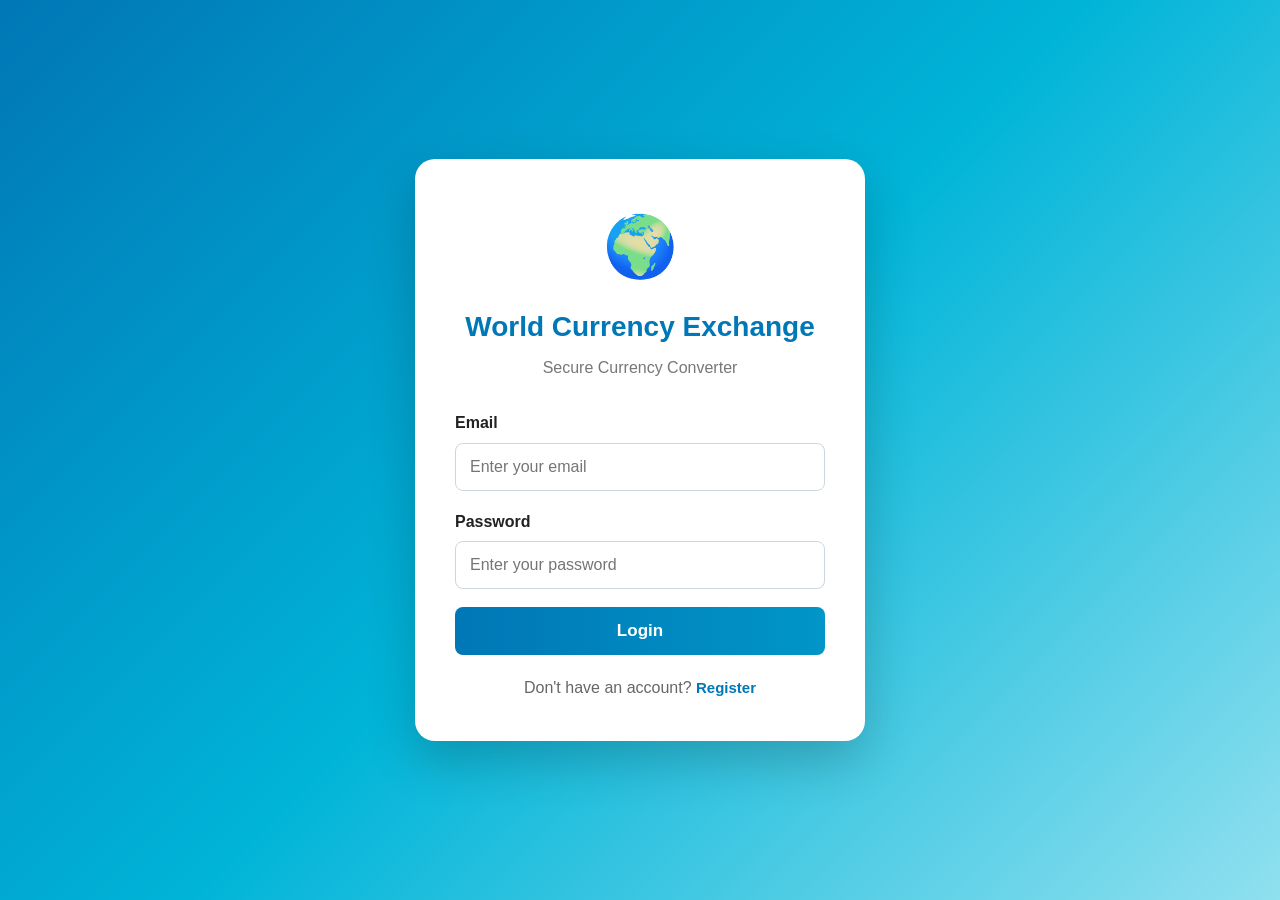
==== index.html @ 0e51356a "main" ====
<!DOCTYPE html>
<html lang="en">

<head>
    <meta charset="UTF-8">

    <meta name="viewport"
          content="width=device-width, initial-scale=1.0">

    <title>World Currency Exchange</title>

    <link rel="stylesheet"
          href="style.css">

</head>

<body>

<!-- =====================================================
     LOGIN PAGE
===================================================== -->

<section id="loginPage" class="page">

    <div class="login-container">

        <div class="login-logo">
            🌍
        </div>

        <h1>World Currency Exchange</h1>

        <p class="login-subtitle">
            Secure Currency Converter
        </p>

        <form id="loginForm">

            <div class="input-group">

                <label>Email</label>

                <input
                    type="email"
                    id="loginEmail"
                    placeholder="Enter your email"
                    required
                >

            </div>

            <div class="input-group">

                <label>Password</label>

                <input
                    type="password"
                    id="loginPassword"
                    placeholder="Enter your password"
                    required
                >

            </div>

            <button type="submit"
                    class="primary-btn">
                Login
            </button>

        </form>

        <p id="loginMessage"
           class="form-message">
        </p>

        <p class="register-text">
            Don't have an account?
            <button id="showRegister"
                    class="link-button">
                Register
            </button>
        </p>

    </div>

</section>


<!-- =====================================================
     REGISTER PAGE
===================================================== -->

<section id="registerPage"
         class="page hidden">

    <div class="login-container">

        <div class="login-logo">
            🌍
        </div>

        <h1>Create Account</h1>

        <p class="login-subtitle">
            Register for World Currency Exchange
        </p>

        <form id="registerForm">

            <div class="input-group">

                <label>Full Name</label>

                <input
                    type="text"
                    id="registerName"
                    placeholder="Enter your name"
                    required
                >

            </div>

            <div class="input-group">

                <label>Email</label>

                <input
                    type="email"
                    id="registerEmail"
                    placeholder="Enter your email"
                    required
                >

            </div>

            <div class="input-group">

                <label>Password</label>

                <input
                    type="password"
                    id="registerPassword"
                    placeholder="Create password"
                    minlength="6"
                    required
                >

            </div>

            <button type="submit"
                    class="primary-btn">
                Register
            </button>

        </form>

        <p id="registerMessage"
           class="form-message">
        </p>

        <p class="register-text">

            Already have an account?

            <button id="showLogin"
                    class="link-button">
                Login
            </button>

        </p>

    </div>

</section>


<!-- =====================================================
     MAIN WEBSITE
===================================================== -->

<section id="mainPage"
         class="hidden">

    <!-- HEADER -->

    <header class="header">

        <div class="logo">
            🌍 World Currency Exchange
        </div>

        <nav>

            <a href="#home">
                Home
            </a>

            <a href="#converter">
                Converter
            </a>

            <a href="#rates">
                Exchange Rates
            </a>

            <a href="#about">
                About
            </a>

            <a href="#contact">
                Contact
            </a>

            <button id="logoutBtn"
                    class="logout-btn">
                Logout
            </button>

        </nav>

    </header>


    <!-- =================================================
         HOME
    ================================================= -->

    <section id="home"
             class="hero">

        <div class="hero-content">

            <p class="welcome">
                Welcome to World Currency Exchange
            </p>

            <h1>
                Convert Currencies
                <br>
                Quickly & Easily
            </h1>

            <p>
                Check currency conversion values and
                exchange rates from around the world.
            </p>

            <a href="#converter"
               class="hero-btn">
                Start Converting
            </a>

        </div>

    </section>


    <!-- =================================================
         CONVERTER
    ================================================= -->

    <section id="converter"
             class="section">

        <div class="section-title">

            <h2>
                Currency Converter
            </h2>

            <p>
                Enter an amount and select currencies.
            </p>

        </div>


        <div class="converter-box">

            <div class="amount-box">

                <label>
                    Amount
                </label>

                <input
                    type="number"
                    id="amount"
                    placeholder="Enter amount"
                    value="1"
                    min="0"
                >

            </div>


            <div class="currency-row">

                <!-- FROM -->

                <div class="currency-box">

                    <label>
                        From
                    </label>

                    <div class="select-wrapper">

                        <span id="fromFlag"
                              class="flag">
                            🇺🇸
                        </span>

                        <select id="fromCurrency">

                            <option value="USD">
                                USD - US Dollar
                            </option>

                            <option value="INR">
                                INR - Indian Rupee
                            </option>

                            <option value="EUR">
                                EUR - Euro
                            </option>

                            <option value="GBP">
                                GBP - British Pound
                            </option>

                            <option value="JPY">
                                JPY - Japanese Yen
                            </option>

                            <option value="KWD">
                                KWD - Kuwaiti Dinar
                            </option>

                            <option value="CNY">
                                CNY - Chinese Yuan
                            </option>

                            <option value="CAD">
                                CAD - Canadian Dollar
                            </option>

                            <option value="AUD">
                                AUD - Australian Dollar
                            </option>

                            <option value="AED">
                                AED - UAE Dirham
                            </option>

                        </select>

                    </div>

                </div>


                <!-- SWAP -->

                <button id="swapBtn"
                        class="swap-btn"
                        type="button">
                    ⇄
                </button>


                <!-- TO -->

                <div class="currency-box">

                    <label>
                        To
                    </label>

                    <div class="select-wrapper">

                        <span id="toFlag"
                              class="flag">
                            🇮🇳
                        </span>

                        <select id="toCurrency">

                            <option value="INR">
                                INR - Indian Rupee
                            </option>

                            <option value="USD">
                                USD - US Dollar
                            </option>

                            <option value="EUR">
                                EUR - Euro
                            </option>

                            <option value="GBP">
                                GBP - British Pound
                            </option>

                            <option value="JPY">
                                JPY - Japanese Yen
                            </option>

                            <option value="KWD">
                                KWD - Kuwaiti Dinar
                            </option>

                            <option value="CNY">
                                CNY - Chinese Yuan
                            </option>

                            <option value="CAD">
                                CAD - Canadian Dollar
                            </option>

                            <option value="AUD">
                                AUD - Australian Dollar
                            </option>

                            <option value="AED">
                                AED - UAE Dirham
                            </option>

                        </select>

                    </div>

                </div>

            </div>


            <!-- CONVERT BUTTON -->

            <button id="convertBtn"
                    class="convert-btn"
                    type="button">

                Convert Currency

            </button>


            <!-- RESULT -->

            <div id="conversionResult"
                 class="conversion-result">

                <p class="result-placeholder">
                    Enter an amount and click
                    <strong>Convert Currency</strong>.
                </p>

            </div>

        </div>

    </section>


    <!-- =================================================
         EXCHANGE RATES
    ================================================= -->

    <section id="rates"
             class="section rates-section">

        <div class="section-title">

            <h2>
                Exchange Rates
            </h2>

            <p>
                Reference rates against USD.
            </p>

        </div>

        <div id="ratesContainer"
             class="rates-grid">
        </div>

        <p id="ratesStatus"
           class="rates-status">
            Loading exchange rates...
        </p>

    </section>


    <!-- =================================================
         ABOUT
    ================================================= -->

    <section id="about"
             class="section about-section">

        <div class="section-title">

            <h2>
                About Us
            </h2>

        </div>

        <div class="about-content">

            <div class="about-card">

                <div class="about-icon">
                    💱
                </div>

                <h3>
                    Currency Converter
                </h3>

                <p>
                    World Currency Exchange is a
                    currency converter web application
                    designed to make currency conversion
                    simple and convenient.
                </p>

            </div>


            <div class="about-card">

                <div class="about-icon">
                    🌎
                </div>

                <h3>
                    Multiple Currencies
                </h3>

                <p>
                    Convert between USD, INR, EUR, GBP,
                    JPY, KWD, CNY, CAD, AUD and AED.
                </p>

            </div>


            <div class="about-card">

                <div class="about-icon">
                    ⚡
                </div>

                <h3>
                    Easy to Use
                </h3>

                <p>
                    Enter your amount, select the
                    currencies and click the convert
                    button to see the result.
                </p>

            </div>

        </div>

    </section>


    <!-- =================================================
         CONTACT
    ================================================= -->

    <section id="contact"
             class="section contact-section">

        <div class="section-title">

            <h2>
                Contact Us
            </h2>

            <p>
                Send your message directly to our Gmail.
            </p>

        </div>


        <!-- CONTACT INFORMATION -->

        <div class="contact-cards">

            <div class="contact-card">

                <div class="contact-icon">
                    📧
                </div>

                <h3>
                    Email
                </h3>

                <p>
                    ambatinagendrareddy@gmail.com
                </p>

            </div>


            <div class="contact-card">

                <div class="contact-icon">
                    🌍
                </div>

                <h3>
                    Application
                </h3>

                <p>
                    World Currency Exchange
                </p>

            </div>


            <div class="contact-card">

                <div class="contact-icon">
                    💱
                </div>

                <h3>
                    Service
                </h3>

                <p>
                    Currency Converter Web Application
                </p>

            </div>

        </div>


        <!-- CONTACT FORM -->

        <div class="contact-form-box">

            <h3>
                Send Us a Message
            </h3>


            <!--
                IMPORTANT:
                Replace the Gmail address below if needed.
            -->

            <form
                id="contactForm"
                action="https://formsubmit.co/ambatinagendrareddy@gmail.com"
                method="POST"
            >


                <!-- EMAIL SUBJECT -->

                <input
                    type="hidden"
                    name="_subject"
                    value="New Message - World Currency Exchange"
                >


                <!-- REPLY TO -->

                <input
                    type="hidden"
                    name="_replyto"
                    id="replyTo"
                >


                <!-- EMAIL TEMPLATE -->

                <input
                    type="hidden"
                    name="_template"
                    value="table"
                >


                <!-- AFTER SUBMISSION -->

                <input
                    type="hidden"
                    name="_captcha"
                    value="false"
                >


                <!-- HONEY POT -->

                <input
                    type="text"
                    name="_honey"
                    style="display:none"
                    tabindex="-1"
                    autocomplete="off"
                >


                <!-- NAME -->

                <label for="contactName">
                    Your Name
                </label>

                <input
                    type="text"
                    id="contactName"
                    name="name"
                    placeholder="Your Name"
                    required
                    minlength="2"
                >


                <!-- EMAIL -->

                <label for="contactEmail">
                    Your Email
                </label>

                <input
                    type="email"
                    id="contactEmail"
                    name="email"
                    placeholder="Your Email"
                    required
                >


                <!-- MESSAGE -->

                <label for="contactMessage">
                    Your Message
                </label>

                <textarea
                    id="contactMessage"
                    name="message"
                    placeholder="Write your message..."
                    rows="7"
                    required
                    minlength="5"
                ></textarea>


                <!-- SEND -->

                <button
                    type="submit"
                    id="sendMessageBtn"
                    class="send-message-btn"
                >
                    📧 Send Message
                </button>

            </form>


            <!-- LOCAL SUCCESS RESULT -->

            <div id="contactResult"
                 class="contact-result">
            </div>

        </div>

    </section>


    <!-- =================================================
         FOOTER
    ================================================= -->

    <footer class="footer">

        <div>

            <h3>
                🌍 World Currency Exchange
            </h3>

            <p>
                Currency Converter Web Application
            </p>

        </div>

        <p>
            © 2026 World Currency Exchange.
            All Rights Reserved.
        </p>

    </footer>

</section>


<script src="script.js"></script>

</body>
</html>
---- style.css ----
/* =====================================================
   RESET
===================================================== */

* {
    margin: 0;
    padding: 0;
    box-sizing: border-box;
}


html {
    scroll-behavior: smooth;
}


body {
    font-family:
        Arial,
        Helvetica,
        sans-serif;

    background: #f4f8fb;

    color: #222;

    line-height: 1.6;
}


/* =====================================================
   COMMON
===================================================== */

.hidden {
    display: none !important;
}


.page {
    min-height: 100vh;

    display: flex;

    align-items: center;

    justify-content: center;

    padding: 20px;

    background:
        linear-gradient(
            135deg,
            #0077b6,
            #00b4d8,
            #90e0ef
        );
}


/* =====================================================
   LOGIN
===================================================== */

.login-container {
    width: 100%;

    max-width: 450px;

    background: white;

    padding: 40px;

    border-radius: 20px;

    box-shadow:
        0 20px 50px
        rgba(0, 0, 0, 0.20);

    text-align: center;
}


.login-logo {
    font-size: 60px;

    margin-bottom: 10px;
}


.login-container h1 {
    color: #0077b6;

    font-size: 28px;

    margin-bottom: 5px;
}


.login-subtitle {
    color: #777;

    margin-bottom: 30px;
}


.input-group {
    text-align: left;

    margin-bottom: 18px;
}


.input-group label {
    display: block;

    font-weight: bold;

    margin-bottom: 7px;
}


.input-group input {
    width: 100%;

    padding: 14px;

    border: 1px solid #ccd6dd;

    border-radius: 8px;

    font-size: 16px;

    outline: none;
}


.input-group input:focus {
    border-color: #0077b6;

    box-shadow:
        0 0 5px
        rgba(0,119,182,0.2);
}


.primary-btn {
    width: 100%;

    border: none;

    padding: 14px;

    border-radius: 8px;

    background:
        linear-gradient(
            90deg,
            #0077b6,
            #0096c7
        );

    color: white;

    font-size: 17px;

    font-weight: bold;

    cursor: pointer;
}


.primary-btn:hover {
    opacity: 0.9;
}


.register-text {
    margin-top: 20px;

    color: #666;
}


.link-button {
    border: none;

    background: none;

    color: #0077b6;

    font-weight: bold;

    cursor: pointer;

    font-size: 15px;
}


.form-message {
    margin-top: 15px;

    font-weight: bold;
}


/* =====================================================
   HEADER
===================================================== */

.header {
    position: sticky;

    top: 0;

    z-index: 1000;

    background:
        linear-gradient(
            90deg,
            #0077b6,
            #0096c7,
            #00b4d8
        );

    color: white;

    padding:
        16px
        6%;

    display: flex;

    justify-content: space-between;

    align-items: center;

    box-shadow:
        0 3px 15px
        rgba(0,0,0,0.15);
}


.logo {
    font-size: 22px;

    font-weight: bold;
}


nav {
    display: flex;

    align-items: center;

    gap: 20px;

    flex-wrap: wrap;
}


nav a {
    color: white;

    text-decoration: none;

    font-weight: bold;

    font-size: 14px;
}


nav a:hover {
    color: #ffe066;
}


.logout-btn {
    border: 1px solid white;

    background: transparent;

    color: white;

    padding:
        8px
        15px;

    border-radius: 20px;

    cursor: pointer;

    font-weight: bold;
}


.logout-btn:hover {
    background: white;

    color: #0077b6;
}


/* =====================================================
   HERO
===================================================== */

.hero {
    min-height: 620px;

    display: flex;

    align-items: center;

    justify-content: center;

    text-align: center;

    padding: 60px 20px;

    background:
        linear-gradient(
            135deg,
            #caf0f8,
            #ffffff,
            #ade8f4
        );
}


.hero-content {
    max-width: 850px;
}


.welcome {
    color: #0077b6;

    font-weight: bold;

    font-size: 18px;

    margin-bottom: 15px;
}


.hero h1 {
    font-size: 55px;

    line-height: 1.15;

    color: #023047;

    margin-bottom: 20px;
}


.hero p:not(.welcome) {
    color: #555;

    font-size: 18px;

    max-width: 650px;

    margin:
        0
        auto
        30px;
}


.hero-btn {
    display: inline-block;

    text-decoration: none;

    padding:
        14px
        28px;

    border-radius: 8px;

    background: #0077b6;

    color: white;

    font-weight: bold;
}


.hero-btn:hover {
    background: #023e8a;
}


/* =====================================================
   SECTIONS
===================================================== */

.section {
    padding:
        80px
        7%;
}


.section-title {
    text-align: center;

    margin-bottom: 40px;
}


.section-title h2 {
    color: #0077b6;

    font-size: 38px;

    margin-bottom: 10px;
}


.section-title p {
    color: #666;
}


/* =====================================================
   CONVERTER
===================================================== */

.converter-box {
    max-width: 900px;

    margin: auto;

    background: white;

    padding: 35px;

    border-radius: 20px;

    box-shadow:
        0 10px 35px
        rgba(0,0,0,0.10);
}


.amount-box label,
.currency-box label {
    display: block;

    font-weight: bold;

    margin-bottom: 8px;
}


.amount-box input {
    width: 100%;

    padding: 15px;

    border: 1px solid #ccd6dd;

    border-radius: 8px;

    font-size: 18px;

    outline: none;
}


.currency-row {
    display: grid;

    grid-template-columns:
        1fr
        60px
        1fr;

    gap: 20px;

    align-items: end;

    margin-top: 25px;
}


.currency-box select {
    width: 100%;

    padding: 14px 10px;

    border: 1px solid #ccd6dd;

    border-radius: 8px;

    font-size: 15px;

    background: white;

    cursor: pointer;
}


.select-wrapper {
    display: flex;

    align-items: center;

    gap: 8px;
}


.flag {
    font-size: 28px;
}


.swap-btn {
    width: 55px;

    height: 55px;

    border-radius: 50%;

    border: none;

    background: #caf0f8;

    color: #0077b6;

    font-size: 27px;

    cursor: pointer;
}


.swap-btn:hover {
    background: #90e0ef;
}


.convert-btn {
    width: 100%;

    margin-top: 30px;

    padding: 16px;

    border: none;

    border-radius: 8px;

    background:
        linear-gradient(
            90deg,
            #0077b6,
            #0096c7
        );

    color: white;

    font-size: 17px;

    font-weight: bold;

    cursor: pointer;
}


.convert-btn:hover {
    opacity: 0.9;
}


.conversion-result {
    margin-top: 25px;
}


.result-placeholder {
    text-align: center;

    color: #777;
}


.result-card {
    background: #e8f7fc;

    border-left:
        5px solid
        #0077b6;

    padding: 25px;

    border-radius: 10px;

    text-align: center;
}


.result-card .main-result {
    font-size: 32px;

    color: #0077b6;

    font-weight: bold;

    margin: 10px 0;
}


.result-card .rate-text {
    color: #555;
}


/* =====================================================
   RATES
===================================================== */

.rates-section {
    background: #eef9fc;
}


.rates-grid {
    max-width: 1100px;

    margin: auto;

    display: grid;

    grid-template-columns:
        repeat(3, 1fr);

    gap: 20px;
}


.rate-card {
    background: white;

    padding: 25px;

    border-radius: 15px;

    box-shadow:
        0 5px 20px
        rgba(0,0,0,0.08);

    text-align: center;
}


.rate-card .rate-flag {
    font-size: 35px;
}


.rate-card h3 {
    color: #0077b6;

    margin: 8px 0;
}


.rate-card p {
    color: #555;
}


.rate-value {
    font-size: 22px;

    font-weight: bold;

    color: #023047;
}


.rates-status {
    text-align: center;

    margin-top: 25px;

    color: #666;
}


/* =====================================================
   ABOUT
===================================================== */

.about-content {
    max-width: 1100px;

    margin: auto;

    display: grid;

    grid-template-columns:
        repeat(3, 1fr);

    gap: 25px;
}


.about-card {
    background: white;

    padding: 30px;

    text-align: center;

    border-radius: 15px;

    box-shadow:
        0 8px 25px
        rgba(0,0,0,0.08);
}


.about-icon {
    font-size: 45px;

    margin-bottom: 15px;
}


.about-card h3 {
    color: #0077b6;

    margin-bottom: 10px;
}


.about-card p {
    color: #666;
}


/* =====================================================
   CONTACT
===================================================== */

.contact-section {
    background:
        linear-gradient(
            135deg,
            #ffffff,
            #edfaff
        );
}


.contact-cards {
    max-width: 1100px;

    margin:
        0
        auto
        40px;

    display: grid;

    grid-template-columns:
        repeat(3, 1fr);

    gap: 25px;
}


.contact-card {
    background: white;

    padding: 28px;

    text-align: center;

    border-radius: 15px;

    box-shadow:
        0 8px 25px
        rgba(0,0,0,0.08);
}


.contact-icon {
    font-size: 38px;

    margin-bottom: 10px;
}


.contact-card h3 {
    color: #0077b6;

    margin-bottom: 8px;
}


.contact-card p {
    color: #555;

    word-break: break-word;
}


.contact-form-box {
    max-width: 850px;

    margin: auto;

    background: white;

    padding: 35px;

    border-radius: 18px;

    box-shadow:
        0 10px 35px
        rgba(0,0,0,0.10);
}


.contact-form-box h3 {
    text-align: center;

    color: #0077b6;

    font-size: 25px;

    margin-bottom: 25px;
}


.contact-form-box label {
    display: block;

    font-weight: bold;

    margin:
        17px
        0
        7px;
}


.contact-form-box input,
.contact-form-box textarea {
    width: 100%;

    padding: 14px;

    border:
        1px solid
        #ccd6dd;

    border-radius: 8px;

    font-size: 16px;

    font-family: inherit;

    outline: none;
}


.contact-form-box input:focus,
.contact-form-box textarea:focus {
    border-color: #0077b6;
}


.contact-form-box textarea {
    resize: vertical;
}


.send-message-btn {
    width: 100%;

    padding: 16px;

    margin-top: 25px;

    border: none;

    border-radius: 8px;

    background:
        linear-gradient(
            90deg,
            #0077b6,
            #0096c7
        );

    color: white;

    font-size: 17px;

    font-weight: bold;

    cursor: pointer;
}


.send-message-btn:hover {
    opacity: 0.9;
}


.send-message-btn:disabled {
    opacity: 0.6;

    cursor: not-allowed;
}


/* CONTACT RESULT */

.contact-result {
    margin-top: 20px;
}


.contact-success {
    padding: 20px;

    background: #e8f8ed;

    border:
        1px solid
        #67b978;

    border-radius: 10px;

    color: #176b2c;

    line-height: 1.8;
}


.contact-success h4 {
    font-size: 20px;

    margin-bottom: 10px;
}


/* =====================================================
   FOOTER
===================================================== */

.footer {
    background: #023047;

    color: white;

    padding: 35px 20px;

    text-align: center;
}


.footer h3 {
    margin-bottom: 5px;
}


.footer p {
    color: #d9edf5;

    margin-top: 8px;
}


/* =====================================================
   MOBILE
===================================================== */

@media (max-width: 900px) {

    .header {
        flex-direction: column;

        gap: 15px;
    }


    .rates-grid,
    .about-content,
    .contact-cards {
        grid-template-columns: 1fr 1fr;
    }


    .hero h1 {
        font-size: 43px;
    }

}


@media (max-width: 600px) {

    .section {
        padding:
            55px
            18px;
    }


    nav {
        justify-content: center;

        gap: 12px;
    }


    nav a {
        font-size: 13px;
    }


    .logo {
        font-size: 19px;
    }


    .hero {
        min-height: 500px;
    }


    .hero h1 {
        font-size: 34px;
    }


    .hero p:not(.welcome) {
        font-size: 16px;
    }


    .section-title h2 {
        font-size: 30px;
    }


    .currency-row {
        grid-template-columns: 1fr;

        gap: 15px;
    }


    .swap-btn {
        margin: auto;

        transform: rotate(90deg);
    }


    .rates-grid,
    .about-content,
    .contact-cards {
        grid-template-columns: 1fr;
    }


    .converter-box,
    .contact-form-box {
        padding: 22px 18px;
    }


    .login-container {
        padding: 28px 20px;
    }

}
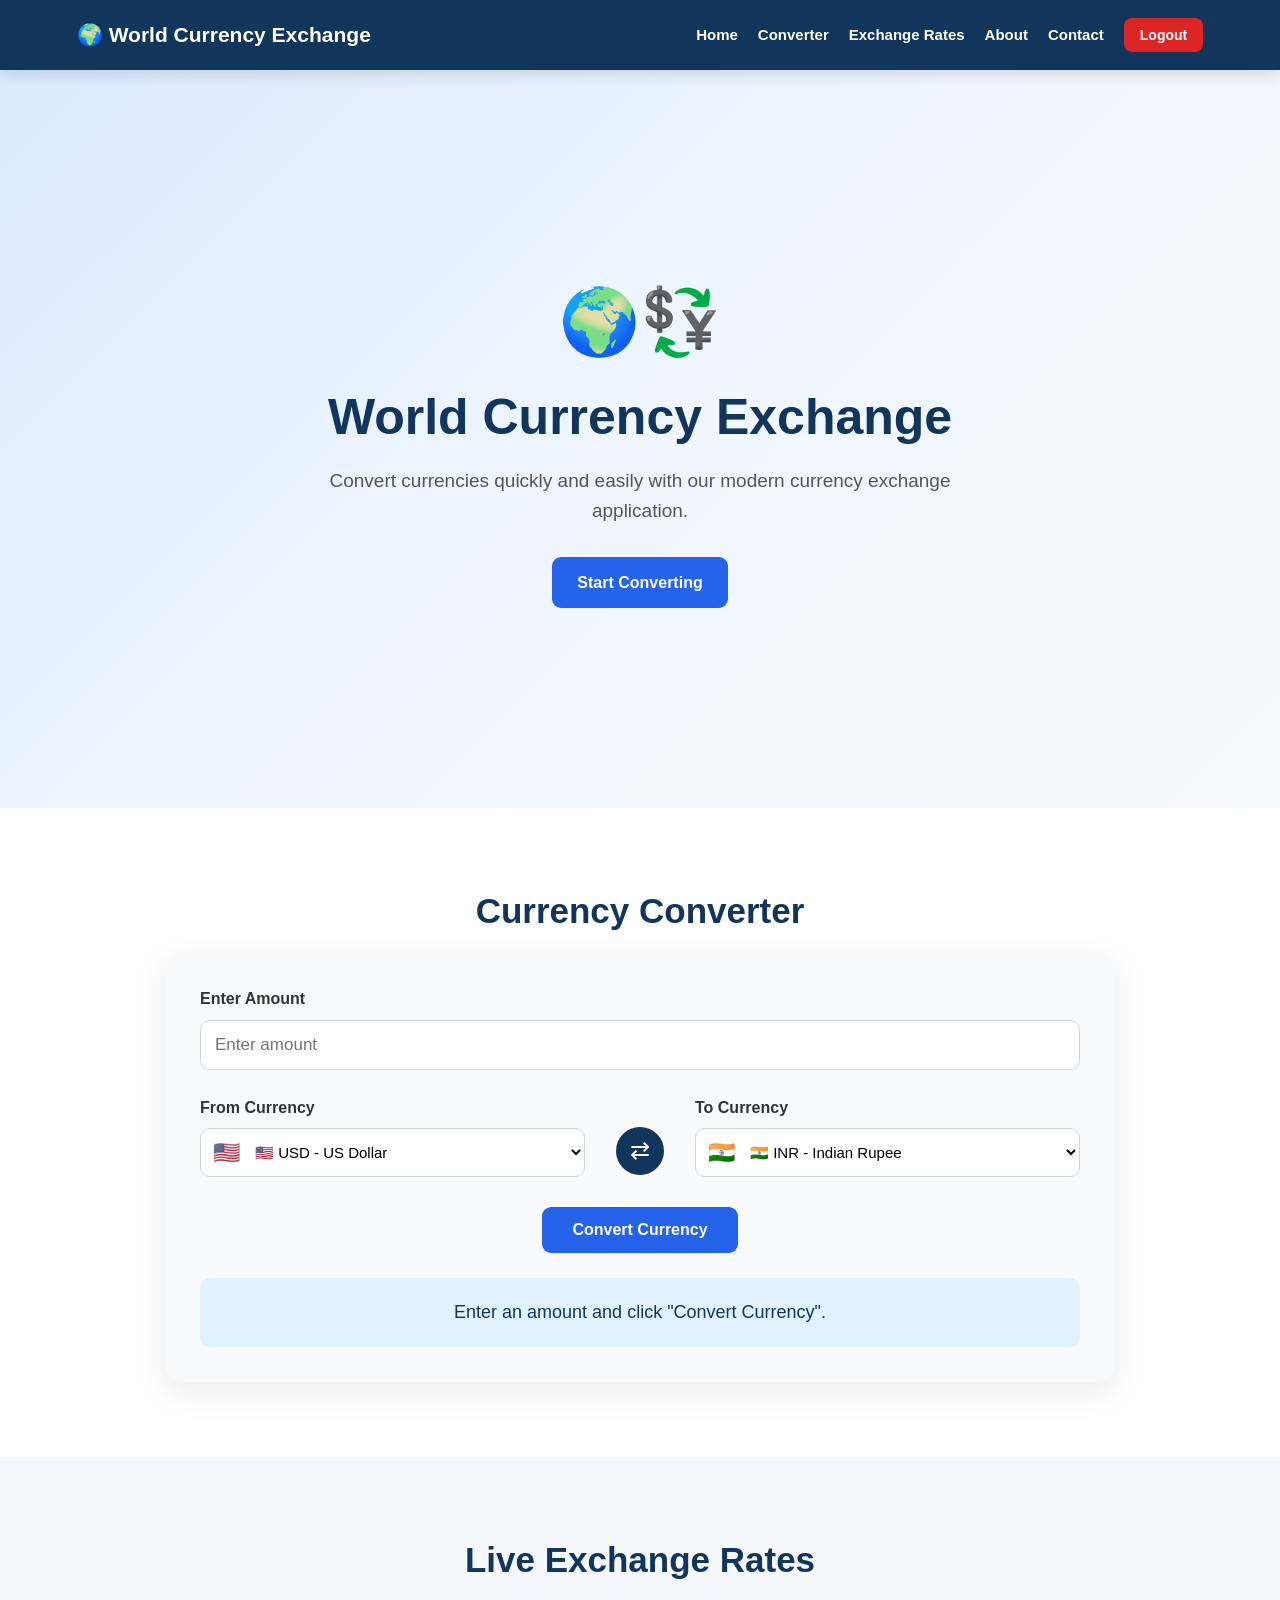
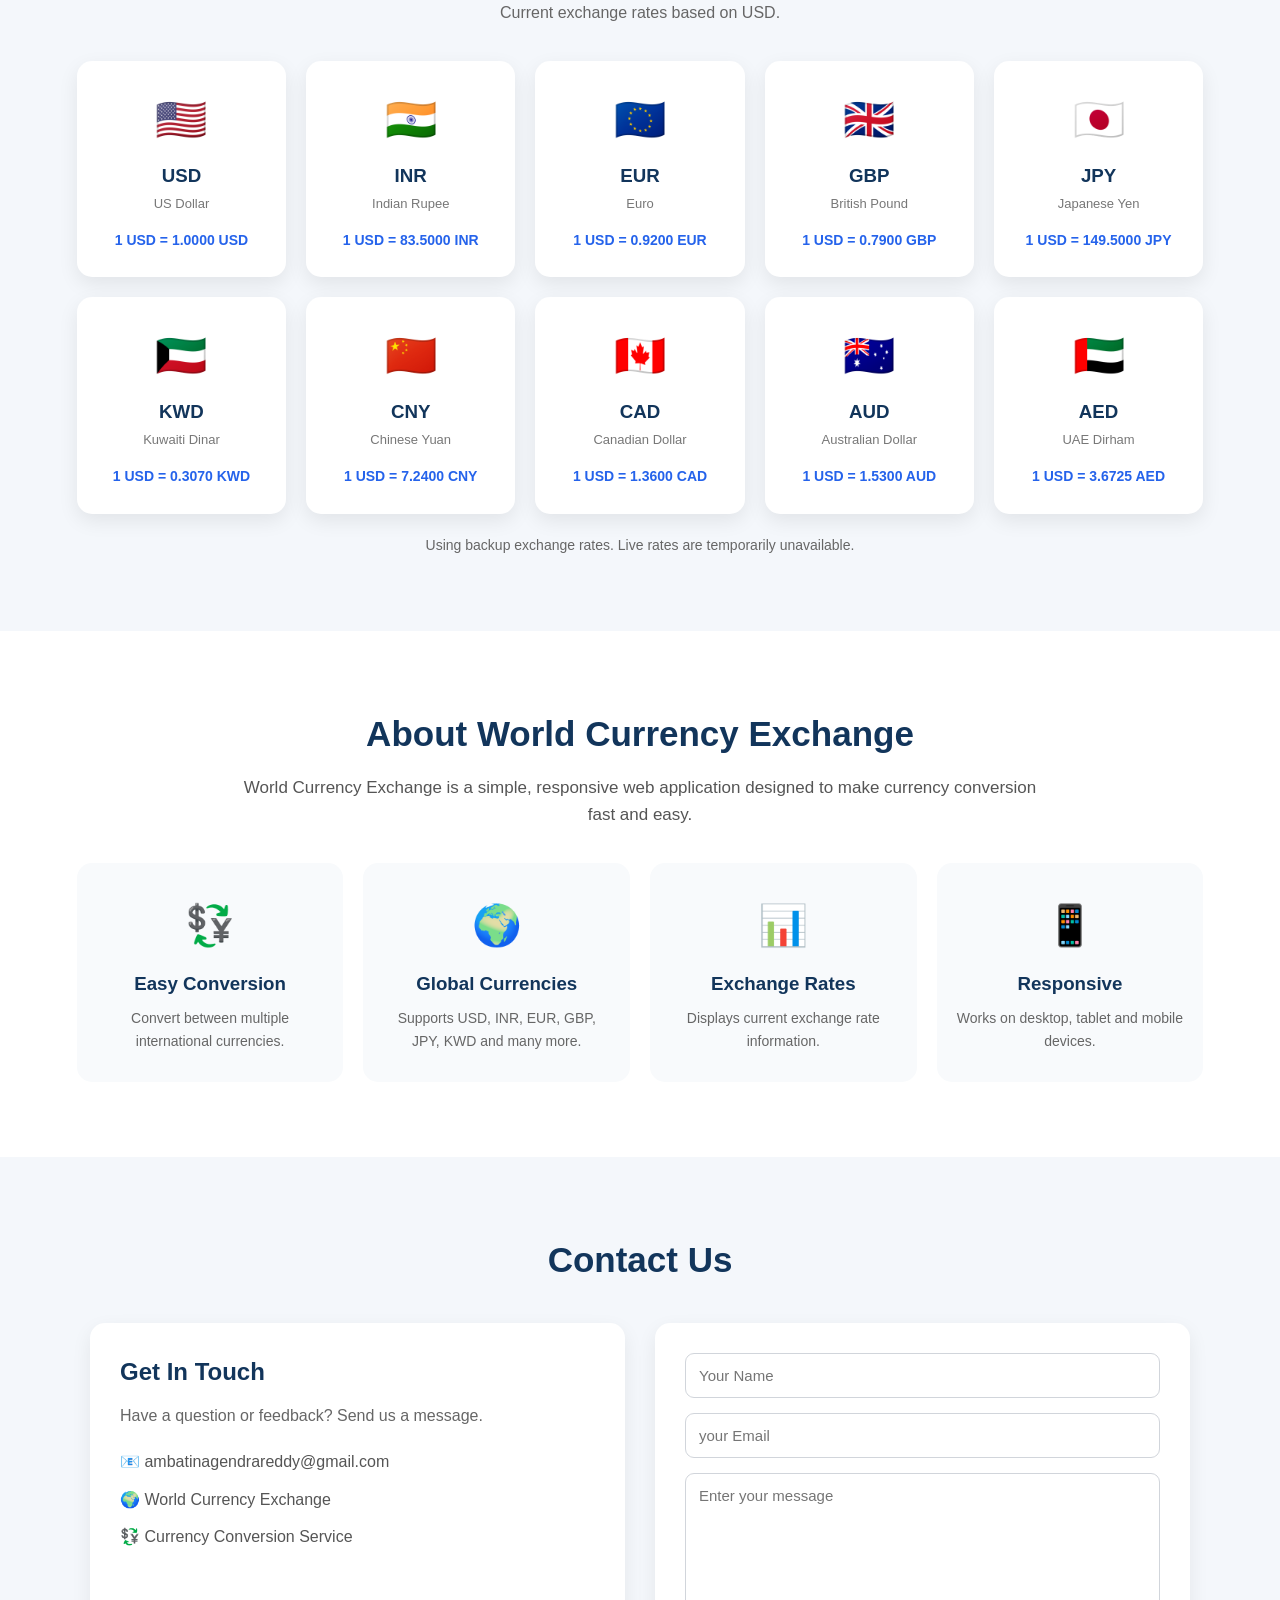
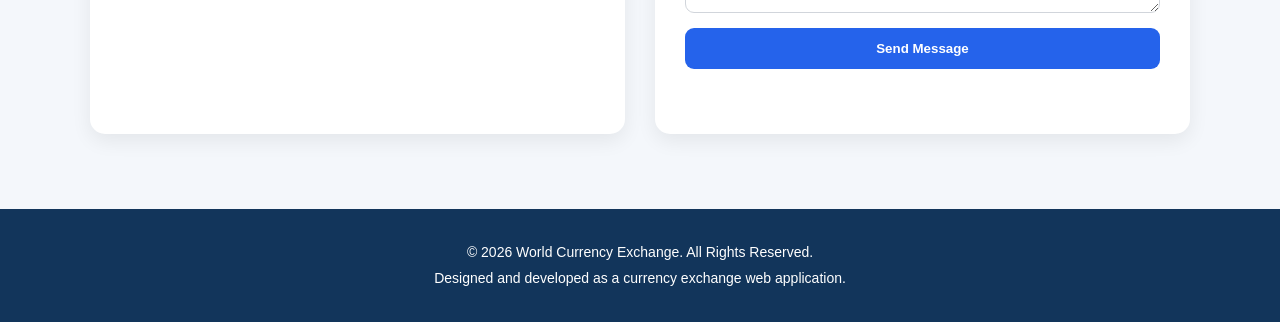
==== commit b07926d6: "first commit" ====
--- a/index.html
+++ b/index.html
@@ -2,6 +2,7 @@
 <html lang="en">
 
 <head>
+
     <meta charset="UTF-8">
 
     <meta name="viewport"
@@ -17,171 +18,14 @@
 <body>
 
 <!-- =====================================================
-     LOGIN PAGE
+     MAIN APPLICATION
 ===================================================== -->
 
-<section id="loginPage" class="page">
-
-    <div class="login-container">
-
-        <div class="login-logo">
-            🌍
-        </div>
-
-        <h1>World Currency Exchange</h1>
-
-        <p class="login-subtitle">
-            Secure Currency Converter
-        </p>
-
-        <form id="loginForm">
-
-            <div class="input-group">
-
-                <label>Email</label>
-
-                <input
-                    type="email"
-                    id="loginEmail"
-                    placeholder="Enter your email"
-                    required
-                >
-
-            </div>
-
-            <div class="input-group">
-
-                <label>Password</label>
-
-                <input
-                    type="password"
-                    id="loginPassword"
-                    placeholder="Enter your password"
-                    required
-                >
-
-            </div>
-
-            <button type="submit"
-                    class="primary-btn">
-                Login
-            </button>
-
-        </form>
-
-        <p id="loginMessage"
-           class="form-message">
-        </p>
-
-        <p class="register-text">
-            Don't have an account?
-            <button id="showRegister"
-                    class="link-button">
-                Register
-            </button>
-        </p>
-
-    </div>
-
-</section>
-
-
-<!-- =====================================================
-     REGISTER PAGE
-===================================================== -->
-
-<section id="registerPage"
-         class="page hidden">
-
-    <div class="login-container">
-
-        <div class="login-logo">
-            🌍
-        </div>
-
-        <h1>Create Account</h1>
-
-        <p class="login-subtitle">
-            Register for World Currency Exchange
-        </p>
-
-        <form id="registerForm">
-
-            <div class="input-group">
-
-                <label>Full Name</label>
-
-                <input
-                    type="text"
-                    id="registerName"
-                    placeholder="Enter your name"
-                    required
-                >
-
-            </div>
-
-            <div class="input-group">
-
-                <label>Email</label>
-
-                <input
-                    type="email"
-                    id="registerEmail"
-                    placeholder="Enter your email"
-                    required
-                >
-
-            </div>
-
-            <div class="input-group">
-
-                <label>Password</label>
-
-                <input
-                    type="password"
-                    id="registerPassword"
-                    placeholder="Create password"
-                    minlength="6"
-                    required
-                >
-
-            </div>
-
-            <button type="submit"
-                    class="primary-btn">
-                Register
-            </button>
-
-        </form>
-
-        <p id="registerMessage"
-           class="form-message">
-        </p>
-
-        <p class="register-text">
-
-            Already have an account?
-
-            <button id="showLogin"
-                    class="link-button">
-                Login
-            </button>
-
-        </p>
-
-    </div>
-
-</section>
-
-
-<!-- =====================================================
-     MAIN WEBSITE
-===================================================== -->
-
-<section id="mainPage"
-         class="hidden">
-
-    <!-- HEADER -->
+<div id="mainPage">
+
+    <!-- =================================================
+         HEADER
+    ================================================== -->
 
     <header class="header">
 
@@ -189,7 +33,24 @@
             🌍 World Currency Exchange
         </div>
 
-        <nav>
+        <!-- MOBILE MENU BUTTON -->
+
+        <button
+            class="menu-btn"
+            id="menubtn"
+            type="button"
+            onclick="toggle()"
+            aria-label="Open menu"
+            aria-expanded="false">
+
+            ☰
+
+        </button>
+
+
+        <!-- NAVIGATION -->
+
+        <nav id="navmenu">
 
             <a href="#home">
                 Home
@@ -211,9 +72,13 @@
                 Contact
             </a>
 
-            <button id="logoutBtn"
-                    class="logout-btn">
+            <button
+                id="logoutBtn"
+                class="logout-btn"
+                type="button">
+
                 Logout
+
             </button>
 
         </nav>
@@ -223,31 +88,34 @@
 
     <!-- =================================================
          HOME
-    ================================================= -->
-
-    <section id="home"
-             class="hero">
+    ================================================== -->
+
+    <section
+        id="home"
+        class="hero">
 
         <div class="hero-content">
 
-            <p class="welcome">
-                Welcome to World Currency Exchange
+            <div class="hero-icon">
+                🌍💱
+            </div>
+
+            <h1>
+                World Currency Exchange
+            </h1>
+
+            <p>
+                Convert currencies quickly and easily
+                with our modern currency exchange
+                application.
             </p>
 
-            <h1>
-                Convert Currencies
-                <br>
-                Quickly & Easily
-            </h1>
-
-            <p>
-                Check currency conversion values and
-                exchange rates from around the world.
-            </p>
-
-            <a href="#converter"
-               class="hero-btn">
+            <a
+                href="#converter"
+                class="btn">
+
                 Start Converting
+
             </a>
 
         </div>
@@ -257,204 +125,216 @@
 
     <!-- =================================================
          CONVERTER
-    ================================================= -->
-
-    <section id="converter"
-             class="section">
-
-        <div class="section-title">
-
-            <h2>
+    ================================================== -->
+
+    <section
+        id="converter"
+        class="converter-section">
+
+        <div class="converter-container">
+
+            <h2 class="section-title">
                 Currency Converter
             </h2>
 
-            <p>
-                Enter an amount and select currencies.
-            </p>
-
-        </div>
-
-
-        <div class="converter-box">
-
-            <div class="amount-box">
-
-                <label>
-                    Amount
-                </label>
-
-                <input
-                    type="number"
-                    id="amount"
-                    placeholder="Enter amount"
-                    value="1"
-                    min="0"
-                >
-
-            </div>
-
-
-            <div class="currency-row">
-
-                <!-- FROM -->
-
-                <div class="currency-box">
-
-                    <label>
-                        From
+
+            <div class="converter-card">
+
+                <!-- AMOUNT -->
+
+                <div class="amount-box">
+
+                    <label for="amount">
+                        Enter Amount
                     </label>
 
-                    <div class="select-wrapper">
-
-                        <span id="fromFlag"
-                              class="flag">
-                            🇺🇸
-                        </span>
-
-                        <select id="fromCurrency">
-
-                            <option value="USD">
-                                USD - US Dollar
-                            </option>
-
-                            <option value="INR">
-                                INR - Indian Rupee
-                            </option>
-
-                            <option value="EUR">
-                                EUR - Euro
-                            </option>
-
-                            <option value="GBP">
-                                GBP - British Pound
-                            </option>
-
-                            <option value="JPY">
-                                JPY - Japanese Yen
-                            </option>
-
-                            <option value="KWD">
-                                KWD - Kuwaiti Dinar
-                            </option>
-
-                            <option value="CNY">
-                                CNY - Chinese Yuan
-                            </option>
-
-                            <option value="CAD">
-                                CAD - Canadian Dollar
-                            </option>
-
-                            <option value="AUD">
-                                AUD - Australian Dollar
-                            </option>
-
-                            <option value="AED">
-                                AED - UAE Dirham
-                            </option>
-
-                        </select>
-
-                    </div>
-
-                </div>
-
-
-                <!-- SWAP -->
-
-                <button id="swapBtn"
-                        class="swap-btn"
+                    <input
+                        type="number"
+                        id="amount"
+                        placeholder="Enter amount"
+                        min="0"
+                        step="any">
+
+                </div>
+
+
+                <!-- CURRENCY ROW -->
+
+                <div class="converter-row">
+
+                    <!-- FROM -->
+
+                    <div class="currency-box">
+
+                        <label for="fromCurrency">
+                            From Currency
+                        </label>
+
+                        <div class="currency-select">
+
+                            <span
+                                id="fromFlag"
+                                class="currency-flag">
+                                🇺🇸
+                            </span>
+
+                            <select id="fromCurrency">
+
+                                <option value="USD">
+                                    🇺🇸 USD - US Dollar
+                                </option>
+
+                                <option value="INR">
+                                    🇮🇳 INR - Indian Rupee
+                                </option>
+
+                                <option value="EUR">
+                                    🇪🇺 EUR - Euro
+                                </option>
+
+                                <option value="GBP">
+                                    🇬🇧 GBP - British Pound
+                                </option>
+
+                                <option value="JPY">
+                                    🇯🇵 JPY - Japanese Yen
+                                </option>
+
+                                <option value="KWD">
+                                    🇰🇼 KWD - Kuwaiti Dinar
+                                </option>
+
+                                <option value="CNY">
+                                    🇨🇳 CNY - Chinese Yuan
+                                </option>
+
+                                <option value="CAD">
+                                    🇨🇦 CAD - Canadian Dollar
+                                </option>
+
+                                <option value="AUD">
+                                    🇦🇺 AUD - Australian Dollar
+                                </option>
+
+                                <option value="AED">
+                                    🇦🇪 AED - UAE Dirham
+                                </option>
+
+                            </select>
+
+                        </div>
+
+                    </div>
+
+
+                    <!-- SWAP -->
+
+                    <div class="swap-container">
+
+                        <button
+                            id="swapBtn"
+                            type="button"
+                            title="Swap currencies">
+
+                            ⇄
+
+                        </button>
+
+                    </div>
+
+
+                    <!-- TO -->
+
+                    <div class="currency-box">
+
+                        <label for="toCurrency">
+                            To Currency
+                        </label>
+
+                        <div class="currency-select">
+
+                            <span
+                                id="toFlag"
+                                class="currency-flag">
+                                🇮🇳
+                            </span>
+
+                            <select id="toCurrency">
+
+                                <option value="INR">
+                                    🇮🇳 INR - Indian Rupee
+                                </option>
+
+                                <option value="USD">
+                                    🇺🇸 USD - US Dollar
+                                </option>
+
+                                <option value="EUR">
+                                    🇪🇺 EUR - Euro
+                                </option>
+
+                                <option value="GBP">
+                                    🇬🇧 GBP - British Pound
+                                </option>
+
+                                <option value="JPY">
+                                    🇯🇵 JPY - Japanese Yen
+                                </option>
+
+                                <option value="KWD">
+                                    🇰🇼 KWD - Kuwaiti Dinar
+                                </option>
+
+                                <option value="CNY">
+                                    🇨🇳 CNY - Chinese Yuan
+                                </option>
+
+                                <option value="CAD">
+                                    🇨🇦 CAD - Canadian Dollar
+                                </option>
+
+                                <option value="AUD">
+                                    🇦🇺 AUD - Australian Dollar
+                                </option>
+
+                                <option value="AED">
+                                    🇦🇪 AED - UAE Dirham
+                                </option>
+
+                            </select>
+
+                        </div>
+
+                    </div>
+
+                </div>
+
+
+                <!-- CONVERT -->
+
+                <div class="converter-actions">
+
+                    <button
+                        id="convertBtn"
                         type="button">
-                    ⇄
-                </button>
-
-
-                <!-- TO -->
-
-                <div class="currency-box">
-
-                    <label>
-                        To
-                    </label>
-
-                    <div class="select-wrapper">
-
-                        <span id="toFlag"
-                              class="flag">
-                            🇮🇳
-                        </span>
-
-                        <select id="toCurrency">
-
-                            <option value="INR">
-                                INR - Indian Rupee
-                            </option>
-
-                            <option value="USD">
-                                USD - US Dollar
-                            </option>
-
-                            <option value="EUR">
-                                EUR - Euro
-                            </option>
-
-                            <option value="GBP">
-                                GBP - British Pound
-                            </option>
-
-                            <option value="JPY">
-                                JPY - Japanese Yen
-                            </option>
-
-                            <option value="KWD">
-                                KWD - Kuwaiti Dinar
-                            </option>
-
-                            <option value="CNY">
-                                CNY - Chinese Yuan
-                            </option>
-
-                            <option value="CAD">
-                                CAD - Canadian Dollar
-                            </option>
-
-                            <option value="AUD">
-                                AUD - Australian Dollar
-                            </option>
-
-                            <option value="AED">
-                                AED - UAE Dirham
-                            </option>
-
-                        </select>
-
-                    </div>
-
-                </div>
-
-            </div>
-
-
-            <!-- CONVERT BUTTON -->
-
-            <button id="convertBtn"
-                    class="convert-btn"
-                    type="button">
-
-                Convert Currency
-
-            </button>
-
-
-            <!-- RESULT -->
-
-            <div id="conversionResult"
-                 class="conversion-result">
-
-                <p class="result-placeholder">
+
+                        Convert Currency
+
+                    </button>
+
+                </div>
+
+
+                <!-- RESULT -->
+
+                <div
+                    id="conversionResult"
+                    class="conversion-result">
+
                     Enter an amount and click
-                    <strong>Convert Currency</strong>.
-                </p>
+                    "Convert Currency".
+
+                </div>
 
             </div>
 
@@ -465,105 +345,139 @@
 
     <!-- =================================================
          EXCHANGE RATES
-    ================================================= -->
-
-    <section id="rates"
-             class="section rates-section">
-
-        <div class="section-title">
-
-            <h2>
-                Exchange Rates
+    ================================================== -->
+
+    <section
+        id="rates"
+        class="rates-section">
+
+        <div class="rates-container-wrapper">
+
+            <h2 class="section-title">
+                Live Exchange Rates
             </h2>
 
-            <p>
-                Reference rates against USD.
+            <p class="section-description">
+                Current exchange rates based on USD.
             </p>
 
+            <div
+                id="ratesContainer"
+                class="rates-container">
+
+                <!-- JavaScript creates cards -->
+
+            </div>
+
+            <p
+                id="rateStatus"
+                class="rate-status">
+
+                Loading live exchange rates...
+
+            </p>
+
         </div>
-
-        <div id="ratesContainer"
-             class="rates-grid">
-        </div>
-
-        <p id="ratesStatus"
-           class="rates-status">
-            Loading exchange rates...
-        </p>
 
     </section>
 
 
     <!-- =================================================
          ABOUT
-    ================================================= -->
-
-    <section id="about"
-             class="section about-section">
-
-        <div class="section-title">
-
-            <h2>
-                About Us
+    ================================================== -->
+
+    <section
+        id="about"
+        class="about-section">
+
+        <div class="about-container">
+
+            <h2 class="section-title">
+                About World Currency Exchange
             </h2>
 
-        </div>
-
-        <div class="about-content">
-
-            <div class="about-card">
-
-                <div class="about-icon">
-                    💱
-                </div>
-
-                <h3>
-                    Currency Converter
-                </h3>
-
-                <p>
-                    World Currency Exchange is a
-                    currency converter web application
-                    designed to make currency conversion
-                    simple and convenient.
-                </p>
-
-            </div>
-
-
-            <div class="about-card">
-
-                <div class="about-icon">
-                    🌎
-                </div>
-
-                <h3>
-                    Multiple Currencies
-                </h3>
-
-                <p>
-                    Convert between USD, INR, EUR, GBP,
-                    JPY, KWD, CNY, CAD, AUD and AED.
-                </p>
-
-            </div>
-
-
-            <div class="about-card">
-
-                <div class="about-icon">
-                    ⚡
-                </div>
-
-                <h3>
-                    Easy to Use
-                </h3>
-
-                <p>
-                    Enter your amount, select the
-                    currencies and click the convert
-                    button to see the result.
-                </p>
+            <p class="about-intro">
+
+                World Currency Exchange is a simple,
+                responsive web application designed
+                to make currency conversion fast and
+                easy.
+
+            </p>
+
+
+            <div class="about-grid">
+
+                <div class="about-card">
+
+                    <div class="about-icon">
+                        💱
+                    </div>
+
+                    <h3>
+                        Easy Conversion
+                    </h3>
+
+                    <p>
+                        Convert between multiple
+                        international currencies.
+                    </p>
+
+                </div>
+
+
+                <div class="about-card">
+
+                    <div class="about-icon">
+                        🌍
+                    </div>
+
+                    <h3>
+                        Global Currencies
+                    </h3>
+
+                    <p>
+                        Supports USD, INR, EUR, GBP,
+                        JPY, KWD and many more.
+                    </p>
+
+                </div>
+
+
+                <div class="about-card">
+
+                    <div class="about-icon">
+                        📊
+                    </div>
+
+                    <h3>
+                        Exchange Rates
+                    </h3>
+
+                    <p>
+                        Displays current exchange
+                        rate information.
+                    </p>
+
+                </div>
+
+
+                <div class="about-card">
+
+                    <div class="about-icon">
+                        📱
+                    </div>
+
+                    <h3>
+                        Responsive
+                    </h3>
+
+                    <p>
+                        Works on desktop, tablet
+                        and mobile devices.
+                    </p>
+
+                </div>
 
             </div>
 
@@ -574,213 +488,125 @@
 
     <!-- =================================================
          CONTACT
-    ================================================= -->
-
-    <section id="contact"
-             class="section contact-section">
-
-        <div class="section-title">
-
-            <h2>
+    ================================================== -->
+
+    <section
+        id="contact"
+        class="contact-section">
+
+        <div class="contact-container">
+
+            <h2 class="section-title">
                 Contact Us
             </h2>
 
-            <p>
-                Send your message directly to our Gmail.
-            </p>
-
-        </div>
-
-
-        <!-- CONTACT INFORMATION -->
-
-        <div class="contact-cards">
-
-            <div class="contact-card">
-
-                <div class="contact-icon">
-                    📧
-                </div>
-
-                <h3>
-                    Email
-                </h3>
-
-                <p>
-                    ambatinagendrareddy@gmail.com
-                </p>
-
-            </div>
-
-
-            <div class="contact-card">
-
-                <div class="contact-icon">
-                    🌍
-                </div>
-
-                <h3>
-                    Application
-                </h3>
-
-                <p>
-                    World Currency Exchange
-                </p>
-
-            </div>
-
-
-            <div class="contact-card">
-
-                <div class="contact-icon">
-                    💱
-                </div>
-
-                <h3>
-                    Service
-                </h3>
-
-                <p>
-                    Currency Converter Web Application
-                </p>
-
-            </div>
-
-        </div>
-
-
-        <!-- CONTACT FORM -->
-
-        <div class="contact-form-box">
-
-            <h3>
-                Send Us a Message
-            </h3>
-
-
-            <!--
-                IMPORTANT:
-                Replace the Gmail address below if needed.
-            -->
-
-            <form
-                id="contactForm"
-                action="https://formsubmit.co/ambatinagendrareddy@gmail.com"
-                method="POST"
-            >
-
-
-                <!-- EMAIL SUBJECT -->
-
-                <input
-                    type="hidden"
-                    name="_subject"
-                    value="New Message - World Currency Exchange"
-                >
-
-
-                <!-- REPLY TO -->
-
-                <input
-                    type="hidden"
-                    name="_replyto"
-                    id="replyTo"
-                >
-
-
-                <!-- EMAIL TEMPLATE -->
-
-                <input
-                    type="hidden"
-                    name="_template"
-                    value="table"
-                >
-
-
-                <!-- AFTER SUBMISSION -->
-
-                <input
-                    type="hidden"
-                    name="_captcha"
-                    value="false"
-                >
-
-
-                <!-- HONEY POT -->
-
-                <input
-                    type="text"
-                    name="_honey"
-                    style="display:none"
-                    tabindex="-1"
-                    autocomplete="off"
-                >
-
-
-                <!-- NAME -->
-
-                <label for="contactName">
-                    Your Name
-                </label>
-
-                <input
-                    type="text"
-                    id="contactName"
-                    name="name"
-                    placeholder="Your Name"
-                    required
-                    minlength="2"
-                >
-
-
-                <!-- EMAIL -->
-
-                <label for="contactEmail">
-                    Your Email
-                </label>
-
-                <input
-                    type="email"
-                    id="contactEmail"
-                    name="email"
-                    placeholder="Your Email"
-                    required
-                >
-
-
-                <!-- MESSAGE -->
-
-                <label for="contactMessage">
-                    Your Message
-                </label>
-
-                <textarea
-                    id="contactMessage"
-                    name="message"
-                    placeholder="Write your message..."
-                    rows="7"
-                    required
-                    minlength="5"
-                ></textarea>
-
-
-                <!-- SEND -->
-
-                <button
-                    type="submit"
-                    id="sendMessageBtn"
-                    class="send-message-btn"
-                >
-                    📧 Send Message
-                </button>
-
-            </form>
-
-
-            <!-- LOCAL SUCCESS RESULT -->
-
-            <div id="contactResult"
-                 class="contact-result">
+
+            <div class="contact-grid">
+
+                <!-- CONTACT INFORMATION -->
+
+                <div class="contact-card">
+
+                    <h3>
+                        Get In Touch
+                    </h3>
+
+                    <p>
+                        Have a question or feedback?
+                        Send us a message.
+                    </p>
+
+                    <div class="contact-info">
+
+                        <p>
+                            📧
+                            ambatinagendrareddy@gmail.com
+                        </p>
+
+                        <p>
+                            🌍
+                            World Currency Exchange
+                        </p>
+
+                        <p>
+                            💱
+                            Currency Conversion Service
+                        </p>
+
+                    </div>
+
+                </div>
+
+
+                <!-- CONTACT FORM -->
+
+                <div class="contact-card">
+
+                    <form
+                        id="contactForm"
+                        action="https://formsubmit.co/ambatinagendrareddy@gmail.com"
+                        method="POST"
+                        class="contact-form">
+
+                        <input
+                            type="hidden"
+                            name="_subject"
+                            value="World Currency Exchange Contact Message">
+
+                        <input
+                            type="hidden"
+                            name="_template"
+                            value="table">
+
+                        <input
+                            type="hidden"
+                            name="_captcha"
+                            value="false">
+
+                        <input
+                            type="hidden"
+                            name="_honey"
+                            value="">
+
+
+                        <input
+                            type="text"
+                            name="name"
+                            placeholder="Your Name"
+                            required>
+
+
+                        <input
+                            type="email"
+                            name="email"
+                            placeholder="your Email"
+                            required>
+
+
+                        <textarea
+                            name="message"
+                            placeholder="Enter your message"
+                            required></textarea>
+
+
+                        <button
+                            id="sendMessageBtn"
+                            type="submit">
+
+                            Send Message
+
+                        </button>
+
+
+                        <p
+                            id="contactResult">
+
+                        </p>
+
+                    </form>
+
+                </div>
+
             </div>
 
         </div>
@@ -790,33 +616,27 @@
 
     <!-- =================================================
          FOOTER
-    ================================================= -->
-
-    <footer class="footer">
-
-        <div>
-
-            <h3>
-                🌍 World Currency Exchange
-            </h3>
-
-            <p>
-                Currency Converter Web Application
-            </p>
-
-        </div>
+    ================================================== -->
+
+    <footer>
 
         <p>
             © 2026 World Currency Exchange.
             All Rights Reserved.
         </p>
 
+        <p>
+            Designed and developed as a
+            currency exchange web application.
+        </p>
+
     </footer>
 
-</section>
+</div>
 
 
 <script src="script.js"></script>
 
 </body>
+
 </html>
--- a/style.css
+++ b/style.css
@@ -1,6 +1,12 @@
-/* =====================================================
+/* =========================================================
+   WORLD CURRENCY EXCHANGE
+   COMPLETE RESPONSIVE CSS
+========================================================= */
+
+
+/* =========================================================
    RESET
-===================================================== */
+========================================================= */
 
 * {
     margin: 0;
@@ -20,7 +26,7 @@
         Helvetica,
         sans-serif;
 
-    background: #f4f8fb;
+    background: #f4f7fb;
 
     color: #222;
 
@@ -28,16 +34,19 @@
 }
 
 
-/* =====================================================
-   COMMON
-===================================================== */
-
-.hidden {
-    display: none !important;
-}
-
-
-.page {
+button,
+input,
+select,
+textarea {
+    font-family: inherit;
+}
+
+
+/* =========================================================
+   LOGIN PAGE
+========================================================= */
+
+.login-page {
     min-height: 100vh;
 
     display: flex;
@@ -51,262 +60,367 @@
     background:
         linear-gradient(
             135deg,
-            #0077b6,
-            #00b4d8,
-            #90e0ef
+            #0f2027,
+            #203a43,
+            #2c5364
         );
 }
 
-
-/* =====================================================
-   LOGIN
-===================================================== */
 
 .login-container {
     width: 100%;
 
-    max-width: 450px;
-
-    background: white;
-
-    padding: 40px;
-
-    border-radius: 20px;
+    max-width: 480px;
+}
+
+
+.login-card {
+    width: 100%;
+
+    padding: 40px 35px;
+
+    background: #ffffff;
+
+    border-radius: 22px;
 
     box-shadow:
-        0 20px 50px
-        rgba(0, 0, 0, 0.20);
+        0 25px 60px
+        rgba(0, 0, 0, 0.28);
 
     text-align: center;
 }
 
 
 .login-logo {
-    font-size: 60px;
+    width: 85px;
+
+    height: 85px;
+
+    margin: 0 auto 18px;
+
+    display: flex;
+
+    align-items: center;
+
+    justify-content: center;
+
+    border-radius: 50%;
+
+    background: #eef5ff;
+
+    font-size: 48px;
+}
+
+
+.login-card h1 {
+    color: #12355b;
+
+    font-size: 28px;
+
+    line-height: 1.3;
+
+    margin-bottom: 6px;
+}
+
+
+.login-card h2 {
+    color: #2563eb;
+
+    font-size: 25px;
 
     margin-bottom: 10px;
 }
 
 
-.login-container h1 {
-    color: #0077b6;
-
-    font-size: 28px;
-
-    margin-bottom: 5px;
-}
-
-
-.login-subtitle {
-    color: #777;
-
-    margin-bottom: 30px;
-}
-
-
-.input-group {
+.login-description {
+    color: #666;
+
+    font-size: 14px;
+
+    margin-bottom: 28px;
+}
+
+
+/* =========================================================
+   FORM
+========================================================= */
+
+.form-group {
     text-align: left;
 
     margin-bottom: 18px;
 }
 
 
-.input-group label {
+.form-group label {
     display: block;
 
-    font-weight: bold;
-
     margin-bottom: 7px;
-}
-
-
-.input-group input {
+
+    color: #333;
+
+    font-size: 14px;
+
+    font-weight: 700;
+}
+
+
+.form-group input {
     width: 100%;
 
     padding: 14px;
 
-    border: 1px solid #ccd6dd;
-
-    border-radius: 8px;
+    border: 1px solid #d1d5db;
+
+    border-radius: 10px;
+
+    outline: none;
+
+    font-size: 15px;
+
+    background: #ffffff;
+
+    transition: 0.3s;
+}
+
+
+.form-group input:focus {
+    border-color: #2563eb;
+
+    box-shadow:
+        0 0 0 3px
+        rgba(37, 99, 235, 0.12);
+}
+
+
+/* =========================================================
+   LOGIN BUTTON
+========================================================= */
+
+.login-button {
+    width: 100%;
+
+    padding: 14px;
+
+    margin-top: 5px;
+
+    border: none;
+
+    border-radius: 10px;
+
+    background: #2563eb;
+
+    color: white;
 
     font-size: 16px;
 
-    outline: none;
-}
-
-
-.input-group input:focus {
-    border-color: #0077b6;
-
-    box-shadow:
-        0 0 5px
-        rgba(0,119,182,0.2);
-}
-
-
-.primary-btn {
-    width: 100%;
-
-    border: none;
-
-    padding: 14px;
-
-    border-radius: 8px;
-
-    background:
-        linear-gradient(
-            90deg,
-            #0077b6,
-            #0096c7
-        );
-
-    color: white;
-
-    font-size: 17px;
-
-    font-weight: bold;
+    font-weight: 700;
 
     cursor: pointer;
-}
-
-
-.primary-btn:hover {
-    opacity: 0.9;
-}
-
-
-.register-text {
-    margin-top: 20px;
-
-    color: #666;
-}
-
-
-.link-button {
-    border: none;
-
-    background: none;
-
-    color: #0077b6;
-
-    font-weight: bold;
-
-    cursor: pointer;
-
-    font-size: 15px;
-}
-
-
-.form-message {
+
+    transition: 0.3s;
+}
+
+
+.login-button:hover {
+    background: #1d4ed8;
+
+    transform: translateY(-2px);
+}
+
+
+.login-button:active {
+    transform: translateY(0);
+}
+
+
+/* =========================================================
+   LOGIN MESSAGE
+========================================================= */
+
+.login-message {
+    min-height: 25px;
+
     margin-top: 15px;
 
-    font-weight: bold;
-}
-
-
-/* =====================================================
-   HEADER
-===================================================== */
+    font-size: 14px;
+
+    font-weight: 700;
+}
+
+
+.login-message.success {
+    color: #15803d;
+}
+
+
+.login-message.error {
+    color: #dc2626;
+}
+
+
+/* =========================================================
+   LOGIN INFORMATION
+========================================================= */
+
+.login-info {
+    margin-top: 25px;
+
+    padding-top: 20px;
+
+    border-top: 1px solid #e5e7eb;
+
+    color: #555;
+
+    font-size: 14px;
+}
+
+
+.login-info p {
+    margin: 7px 0;
+}
+
+
+/* =========================================================
+   MAIN HEADER
+========================================================= */
 
 .header {
     position: sticky;
 
     top: 0;
 
-    z-index: 1000;
-
-    background:
-        linear-gradient(
-            90deg,
-            #0077b6,
-            #0096c7,
-            #00b4d8
-        );
+    z-index: 999;
+
+    width: 100%;
+
+    min-height: 70px;
+
+    display: flex;
+
+    align-items: center;
+
+    justify-content: space-between;
+
+    padding: 14px 6%;
+
+    background: #12355b;
 
     color: white;
-
-    padding:
-        16px
-        6%;
-
-    display: flex;
-
-    justify-content: space-between;
-
-    align-items: center;
 
     box-shadow:
         0 3px 15px
-        rgba(0,0,0,0.15);
+        rgba(0, 0, 0, 0.15);
 }
 
 
 .logo {
-    font-size: 22px;
-
-    font-weight: bold;
-}
-
-
-nav {
+    font-size: 21px;
+
+    font-weight: 700;
+
+    white-space: nowrap;
+}
+
+
+/* =========================================================
+   NAVIGATION
+========================================================= */
+
+#navmenu {
     display: flex;
 
     align-items: center;
 
     gap: 20px;
-
-    flex-wrap: wrap;
-}
-
-
-nav a {
+}
+
+
+#navmenu a {
     color: white;
 
     text-decoration: none;
 
-    font-weight: bold;
+    font-size: 15px;
+
+    font-weight: 600;
+
+    transition: 0.3s;
+}
+
+
+#navmenu a:hover {
+    color: #93c5fd;
+}
+
+
+/* =========================================================
+   MENU BUTTON
+========================================================= */
+
+.menu-btn {
+    display: none;
+
+    width: 45px;
+
+    height: 45px;
+
+    border: none;
+
+    border-radius: 8px;
+
+    background: transparent;
+
+    color: white;
+
+    font-size: 28px;
+
+    cursor: pointer;
+}
+
+
+.menu-btn:hover {
+    background:
+        rgba(255, 255, 255, 0.12);
+}
+
+
+/* =========================================================
+   LOGOUT BUTTON
+========================================================= */
+
+.logout-btn {
+    padding: 9px 16px;
+
+    border: none;
+
+    border-radius: 8px;
+
+    background: #dc2626;
+
+    color: white;
 
     font-size: 14px;
-}
-
-
-nav a:hover {
-    color: #ffe066;
-}
-
-
-.logout-btn {
-    border: 1px solid white;
-
-    background: transparent;
-
-    color: white;
-
-    padding:
-        8px
-        15px;
-
-    border-radius: 20px;
+
+    font-weight: 700;
 
     cursor: pointer;
 
-    font-weight: bold;
+    transition: 0.3s;
 }
 
 
 .logout-btn:hover {
-    background: white;
-
-    color: #0077b6;
-}
-
-
-/* =====================================================
+    background: #b91c1c;
+}
+
+
+/* =========================================================
    HERO
-===================================================== */
+========================================================= */
 
 .hero {
-    min-height: 620px;
+    min-height: 82vh;
 
     display: flex;
 
@@ -314,773 +428,944 @@
 
     justify-content: center;
 
+    padding: 70px 6%;
+
     text-align: center;
-
-    padding: 60px 20px;
 
     background:
         linear-gradient(
             135deg,
-            #caf0f8,
-            #ffffff,
-            #ade8f4
+            #dbeafe,
+            #eff6ff,
+            #f8fafc
         );
 }
 
 
 .hero-content {
+    width: 100%;
+
     max-width: 850px;
 }
 
 
-.welcome {
-    color: #0077b6;
-
-    font-weight: bold;
-
-    font-size: 18px;
+.hero-icon {
+    font-size: 65px;
 
     margin-bottom: 15px;
 }
 
 
 .hero h1 {
-    font-size: 55px;
+    color: #12355b;
+
+    font-size: 50px;
 
     line-height: 1.15;
 
-    color: #023047;
-
     margin-bottom: 20px;
 }
 
 
-.hero p:not(.welcome) {
+.hero p {
+    max-width: 700px;
+
+    margin: 0 auto 30px;
+
     color: #555;
 
-    font-size: 18px;
-
-    max-width: 650px;
-
-    margin:
-        0
-        auto
-        30px;
-}
-
-
-.hero-btn {
+    font-size: 19px;
+}
+
+
+.btn {
     display: inline-block;
 
+    padding: 13px 25px;
+
+    border-radius: 9px;
+
+    background: #2563eb;
+
+    color: white;
+
     text-decoration: none;
 
-    padding:
-        14px
-        28px;
-
-    border-radius: 8px;
-
-    background: #0077b6;
-
-    color: white;
-
-    font-weight: bold;
-}
-
-
-.hero-btn:hover {
-    background: #023e8a;
-}
-
-
-/* =====================================================
-   SECTIONS
-===================================================== */
-
-.section {
-    padding:
-        80px
-        7%;
+    font-weight: 700;
+
+    transition: 0.3s;
+}
+
+
+.btn:hover {
+    background: #1d4ed8;
+
+    transform: translateY(-2px);
+}
+
+
+/* =========================================================
+   GENERAL SECTIONS
+========================================================= */
+
+section {
+    padding: 75px 6%;
 }
 
 
 .section-title {
+    margin-bottom: 12px;
+
+    color: #12355b;
+
     text-align: center;
 
-    margin-bottom: 40px;
-}
-
-
-.section-title h2 {
-    color: #0077b6;
-
-    font-size: 38px;
-
-    margin-bottom: 10px;
-}
-
-
-.section-title p {
+    font-size: 35px;
+}
+
+
+.section-description {
+    margin-bottom: 35px;
+
     color: #666;
-}
-
-
-/* =====================================================
+
+    text-align: center;
+}
+
+
+/* =========================================================
    CONVERTER
-===================================================== */
-
-.converter-box {
-    max-width: 900px;
+========================================================= */
+
+.converter-section {
+    background: white;
+}
+
+
+.converter-container {
+    width: 100%;
+
+    max-width: 950px;
 
     margin: auto;
-
-    background: white;
-
+}
+
+
+.converter-card {
     padding: 35px;
 
-    border-radius: 20px;
+    background: #f8fafc;
+
+    border-radius: 18px;
 
     box-shadow:
         0 10px 35px
-        rgba(0,0,0,0.10);
-}
-
-
-.amount-box label,
+        rgba(0, 0, 0, 0.08);
+}
+
+
+/* =========================================================
+   AMOUNT
+========================================================= */
+
+.amount-box {
+    margin-bottom: 25px;
+}
+
+
+.amount-box label {
+    display: block;
+
+    margin-bottom: 8px;
+
+    font-weight: 700;
+
+    color: #333;
+}
+
+
+.amount-box input {
+    width: 100%;
+
+    padding: 14px;
+
+    border: 1px solid #d1d5db;
+
+    border-radius: 10px;
+
+    outline: none;
+
+    font-size: 17px;
+}
+
+
+.amount-box input:focus {
+    border-color: #2563eb;
+
+    box-shadow:
+        0 0 0 3px
+        rgba(37, 99, 235, 0.1);
+}
+
+
+/* =========================================================
+   CURRENCY ROW
+========================================================= */
+
+.converter-row {
+    display: grid;
+
+    grid-template-columns:
+        1fr
+        70px
+        1fr;
+
+    align-items: end;
+
+    gap: 20px;
+}
+
+
 .currency-box label {
     display: block;
 
-    font-weight: bold;
-
     margin-bottom: 8px;
-}
-
-
-.amount-box input {
+
+    color: #333;
+
+    font-weight: 700;
+}
+
+
+.currency-select {
+    position: relative;
+
+    display: flex;
+
+    align-items: center;
+}
+
+
+.currency-flag {
+    position: absolute;
+
+    left: 13px;
+
+    z-index: 2;
+
+    font-size: 22px;
+
+    pointer-events: none;
+}
+
+
+.currency-select select {
     width: 100%;
 
-    padding: 15px;
-
-    border: 1px solid #ccd6dd;
-
-    border-radius: 8px;
+    padding: 14px 12px 14px 50px;
+
+    border: 1px solid #d1d5db;
+
+    border-radius: 10px;
+
+    background: white;
+
+    outline: none;
+
+    font-size: 15px;
+
+    cursor: pointer;
+}
+
+
+.currency-select select:focus {
+    border-color: #2563eb;
+
+    box-shadow:
+        0 0 0 3px
+        rgba(37, 99, 235, 0.1);
+}
+
+
+/* =========================================================
+   SWAP
+========================================================= */
+
+.swap-container {
+    display: flex;
+
+    align-items: center;
+
+    justify-content: center;
+
+    padding-bottom: 2px;
+}
+
+
+#swapBtn {
+    width: 48px;
+
+    height: 48px;
+
+    border: none;
+
+    border-radius: 50%;
+
+    background: #12355b;
+
+    color: white;
+
+    font-size: 24px;
+
+    cursor: pointer;
+
+    transition: 0.3s;
+}
+
+
+#swapBtn:hover {
+    background: #2563eb;
+
+    transform: rotate(180deg);
+}
+
+
+/* =========================================================
+   CONVERT BUTTON
+========================================================= */
+
+.converter-actions {
+    display: flex;
+
+    justify-content: center;
+
+    margin-top: 30px;
+}
+
+
+#convertBtn {
+    padding: 14px 30px;
+
+    border: none;
+
+    border-radius: 9px;
+
+    background: #2563eb;
+
+    color: white;
+
+    font-size: 16px;
+
+    font-weight: 700;
+
+    cursor: pointer;
+
+    transition: 0.3s;
+}
+
+
+#convertBtn:hover {
+    background: #1d4ed8;
+
+    transform: translateY(-2px);
+}
+
+
+/* =========================================================
+   CONVERSION RESULT
+========================================================= */
+
+.conversion-result {
+    margin-top: 25px;
+
+    padding: 20px;
+
+    border-radius: 10px;
+
+    background: #e0f2fe;
+
+    color: #12355b;
+
+    text-align: center;
 
     font-size: 18px;
 
-    outline: none;
-}
-
-
-.currency-row {
+    font-weight: 500;
+}
+
+
+.conversion-result.success {
+    background: #dcfce7;
+
+    color: #166534;
+}
+
+
+.conversion-result.error {
+    background: #fee2e2;
+
+    color: #991b1b;
+}
+
+
+/* =========================================================
+   RATES
+========================================================= */
+
+.rates-section {
+    background: #f4f7fb;
+}
+
+
+.rates-container-wrapper {
+    max-width: 1200px;
+
+    margin: auto;
+}
+
+
+.rates-container {
+    display: grid;
+
+    grid-template-columns:
+        repeat(
+            auto-fit,
+            minmax(
+                190px,
+                1fr
+            )
+        );
+
+    gap: 20px;
+}
+
+
+.rate-card {
+    padding: 25px 15px;
+
+    background: white;
+
+    border-radius: 15px;
+
+    text-align: center;
+
+    box-shadow:
+        0 7px 20px
+        rgba(0, 0, 0, 0.08);
+
+    transition: 0.3s;
+}
+
+
+.rate-card:hover {
+    transform: translateY(-5px);
+
+    box-shadow:
+        0 12px 25px
+        rgba(0, 0, 0, 0.12);
+}
+
+
+.rate-flag {
+    margin-bottom: 8px;
+
+    font-size: 42px;
+}
+
+
+.rate-card h3 {
+    margin-bottom: 3px;
+
+    color: #12355b;
+}
+
+
+.rate-card p {
+    margin-bottom: 12px;
+
+    color: #777;
+
+    font-size: 13px;
+}
+
+
+.rate-card strong {
+    color: #2563eb;
+
+    font-size: 14px;
+}
+
+
+.rate-status {
+    margin-top: 20px;
+
+    color: #666;
+
+    text-align: center;
+
+    font-size: 14px;
+}
+
+
+/* =========================================================
+   ABOUT
+========================================================= */
+
+.about-section {
+    background: white;
+}
+
+
+.about-container {
+    max-width: 1150px;
+
+    margin: auto;
+}
+
+
+.about-intro {
+    max-width: 800px;
+
+    margin: 0 auto 35px;
+
+    color: #555;
+
+    text-align: center;
+
+    font-size: 17px;
+}
+
+
+.about-grid {
+    display: grid;
+
+    grid-template-columns:
+        repeat(
+            auto-fit,
+            minmax(
+                220px,
+                1fr
+            )
+        );
+
+    gap: 20px;
+}
+
+
+.about-card {
+    padding: 30px 20px;
+
+    background: #f8fafc;
+
+    border-radius: 15px;
+
+    text-align: center;
+
+    transition: 0.3s;
+}
+
+
+.about-card:hover {
+    transform: translateY(-5px);
+}
+
+
+.about-icon {
+    margin-bottom: 12px;
+
+    font-size: 40px;
+}
+
+
+.about-card h3 {
+    margin-bottom: 8px;
+
+    color: #12355b;
+}
+
+
+.about-card p {
+    color: #666;
+
+    font-size: 14px;
+}
+
+
+/* =========================================================
+   CONTACT
+========================================================= */
+
+.contact-section {
+    background: #f4f7fb;
+}
+
+
+.contact-container {
+    max-width: 1100px;
+
+    margin: auto;
+}
+
+
+.contact-grid {
     display: grid;
 
     grid-template-columns:
         1fr
-        60px
         1fr;
 
-    gap: 20px;
-
-    align-items: end;
-
-    margin-top: 25px;
-}
-
-
-.currency-box select {
+    gap: 30px;
+
+    margin-top: 35px;
+}
+
+
+.contact-card {
+    padding: 30px;
+
+    background: white;
+
+    border-radius: 15px;
+
+    box-shadow:
+        0 7px 20px
+        rgba(0, 0, 0, 0.07);
+}
+
+
+.contact-card h3 {
+    margin-bottom: 12px;
+
+    color: #12355b;
+
+    font-size: 24px;
+}
+
+
+.contact-card > p {
+    color: #666;
+
+    margin-bottom: 20px;
+}
+
+
+.contact-info p {
+    margin: 12px 0;
+
+    color: #555;
+}
+
+
+/* =========================================================
+   CONTACT FORM
+========================================================= */
+
+.contact-form {
+    display: flex;
+
+    flex-direction: column;
+
+    gap: 15px;
+}
+
+
+.contact-form input,
+.contact-form textarea {
     width: 100%;
 
-    padding: 14px 10px;
-
-    border: 1px solid #ccd6dd;
-
-    border-radius: 8px;
+    padding: 13px;
+
+    border: 1px solid #d1d5db;
+
+    border-radius: 9px;
+
+    outline: none;
 
     font-size: 15px;
-
-    background: white;
+}
+
+
+.contact-form input:focus,
+.contact-form textarea:focus {
+    border-color: #2563eb;
+
+    box-shadow:
+        0 0 0 3px
+        rgba(37, 99, 235, 0.1);
+}
+
+
+.contact-form textarea {
+    min-height: 140px;
+
+    resize: vertical;
+}
+
+
+.contact-form button {
+    padding: 13px;
+
+    border: none;
+
+    border-radius: 9px;
+
+    background: #2563eb;
+
+    color: white;
+
+    font-weight: 700;
 
     cursor: pointer;
-}
-
-
-.select-wrapper {
-    display: flex;
-
-    align-items: center;
-
-    gap: 8px;
-}
-
-
-.flag {
-    font-size: 28px;
-}
-
-
-.swap-btn {
-    width: 55px;
-
-    height: 55px;
-
-    border-radius: 50%;
-
-    border: none;
-
-    background: #caf0f8;
-
-    color: #0077b6;
-
-    font-size: 27px;
-
-    cursor: pointer;
-}
-
-
-.swap-btn:hover {
-    background: #90e0ef;
-}
-
-
-.convert-btn {
-    width: 100%;
-
-    margin-top: 30px;
-
-    padding: 16px;
-
-    border: none;
-
-    border-radius: 8px;
-
-    background:
-        linear-gradient(
-            90deg,
-            #0077b6,
-            #0096c7
-        );
+
+    transition: 0.3s;
+}
+
+
+.contact-form button:hover {
+    background: #1d4ed8;
+}
+
+
+.contact-form button:disabled {
+    opacity: 0.7;
+
+    cursor: not-allowed;
+}
+
+
+#contactResult {
+    min-height: 20px;
+
+    text-align: center;
+
+    color: #15803d;
+
+    font-size: 14px;
+
+    font-weight: 600;
+}
+
+
+/* =========================================================
+   FOOTER
+========================================================= */
+
+footer {
+    padding: 28px 6%;
+
+    background: #12355b;
 
     color: white;
 
-    font-size: 17px;
-
-    font-weight: bold;
-
-    cursor: pointer;
-}
-
-
-.convert-btn:hover {
-    opacity: 0.9;
-}
-
-
-.conversion-result {
-    margin-top: 25px;
-}
-
-
-.result-placeholder {
     text-align: center;
 
-    color: #777;
-}
-
-
-.result-card {
-    background: #e8f7fc;
-
-    border-left:
-        5px solid
-        #0077b6;
-
-    padding: 25px;
-
-    border-radius: 10px;
-
-    text-align: center;
-}
-
-
-.result-card .main-result {
-    font-size: 32px;
-
-    color: #0077b6;
-
-    font-weight: bold;
-
-    margin: 10px 0;
-}
-
-
-.result-card .rate-text {
-    color: #555;
-}
-
-
-/* =====================================================
-   RATES
-===================================================== */
-
-.rates-section {
-    background: #eef9fc;
-}
-
-
-.rates-grid {
-    max-width: 1100px;
-
-    margin: auto;
-
-    display: grid;
-
-    grid-template-columns:
-        repeat(3, 1fr);
-
-    gap: 20px;
-}
-
-
-.rate-card {
-    background: white;
-
-    padding: 25px;
-
-    border-radius: 15px;
-
-    box-shadow:
-        0 5px 20px
-        rgba(0,0,0,0.08);
-
-    text-align: center;
-}
-
-
-.rate-card .rate-flag {
-    font-size: 35px;
-}
-
-
-.rate-card h3 {
-    color: #0077b6;
-
-    margin: 8px 0;
-}
-
-
-.rate-card p {
-    color: #555;
-}
-
-
-.rate-value {
-    font-size: 22px;
-
-    font-weight: bold;
-
-    color: #023047;
-}
-
-
-.rates-status {
-    text-align: center;
-
-    margin-top: 25px;
-
-    color: #666;
-}
-
-
-/* =====================================================
-   ABOUT
-===================================================== */
-
-.about-content {
-    max-width: 1100px;
-
-    margin: auto;
-
-    display: grid;
-
-    grid-template-columns:
-        repeat(3, 1fr);
-
-    gap: 25px;
-}
-
-
-.about-card {
-    background: white;
-
-    padding: 30px;
-
-    text-align: center;
-
-    border-radius: 15px;
-
-    box-shadow:
-        0 8px 25px
-        rgba(0,0,0,0.08);
-}
-
-
-.about-icon {
-    font-size: 45px;
-
-    margin-bottom: 15px;
-}
-
-
-.about-card h3 {
-    color: #0077b6;
-
-    margin-bottom: 10px;
-}
-
-
-.about-card p {
-    color: #666;
-}
-
-
-/* =====================================================
-   CONTACT
-===================================================== */
-
-.contact-section {
-    background:
-        linear-gradient(
-            135deg,
-            #ffffff,
-            #edfaff
-        );
-}
-
-
-.contact-cards {
-    max-width: 1100px;
-
-    margin:
-        0
-        auto
-        40px;
-
-    display: grid;
-
-    grid-template-columns:
-        repeat(3, 1fr);
-
-    gap: 25px;
-}
-
-
-.contact-card {
-    background: white;
-
-    padding: 28px;
-
-    text-align: center;
-
-    border-radius: 15px;
-
-    box-shadow:
-        0 8px 25px
-        rgba(0,0,0,0.08);
-}
-
-
-.contact-icon {
-    font-size: 38px;
-
-    margin-bottom: 10px;
-}
-
-
-.contact-card h3 {
-    color: #0077b6;
-
-    margin-bottom: 8px;
-}
-
-
-.contact-card p {
-    color: #555;
-
-    word-break: break-word;
-}
-
-
-.contact-form-box {
-    max-width: 850px;
-
-    margin: auto;
-
-    background: white;
-
-    padding: 35px;
-
-    border-radius: 18px;
-
-    box-shadow:
-        0 10px 35px
-        rgba(0,0,0,0.10);
-}
-
-
-.contact-form-box h3 {
-    text-align: center;
-
-    color: #0077b6;
-
-    font-size: 25px;
-
-    margin-bottom: 25px;
-}
-
-
-.contact-form-box label {
-    display: block;
-
-    font-weight: bold;
-
-    margin:
-        17px
-        0
-        7px;
-}
-
-
-.contact-form-box input,
-.contact-form-box textarea {
-    width: 100%;
-
-    padding: 14px;
-
-    border:
-        1px solid
-        #ccd6dd;
-
-    border-radius: 8px;
-
-    font-size: 16px;
-
-    font-family: inherit;
-
-    outline: none;
-}
-
-
-.contact-form-box input:focus,
-.contact-form-box textarea:focus {
-    border-color: #0077b6;
-}
-
-
-.contact-form-box textarea {
-    resize: vertical;
-}
-
-
-.send-message-btn {
-    width: 100%;
-
-    padding: 16px;
-
-    margin-top: 25px;
-
-    border: none;
-
-    border-radius: 8px;
-
-    background:
-        linear-gradient(
-            90deg,
-            #0077b6,
-            #0096c7
-        );
-
-    color: white;
-
-    font-size: 17px;
-
-    font-weight: bold;
-
-    cursor: pointer;
-}
-
-
-.send-message-btn:hover {
-    opacity: 0.9;
-}
-
-
-.send-message-btn:disabled {
-    opacity: 0.6;
-
-    cursor: not-allowed;
-}
-
-
-/* CONTACT RESULT */
-
-.contact-result {
-    margin-top: 20px;
-}
-
-
-.contact-success {
-    padding: 20px;
-
-    background: #e8f8ed;
-
-    border:
-        1px solid
-        #67b978;
-
-    border-radius: 10px;
-
-    color: #176b2c;
-
-    line-height: 1.8;
-}
-
-
-.contact-success h4 {
-    font-size: 20px;
-
-    margin-bottom: 10px;
-}
-
-
-/* =====================================================
-   FOOTER
-===================================================== */
-
-.footer {
-    background: #023047;
-
-    color: white;
-
-    padding: 35px 20px;
-
-    text-align: center;
-}
-
-
-.footer h3 {
-    margin-bottom: 5px;
-}
-
-
-.footer p {
-    color: #d9edf5;
-
-    margin-top: 8px;
-}
-
-
-/* =====================================================
+    font-size: 14px;
+}
+
+
+footer p {
+    margin: 4px 0;
+}
+
+
+/* =========================================================
    MOBILE
-===================================================== */
-
-@media (max-width: 900px) {
+========================================================= */
+
+@media (max-width: 768px) {
+
+    /* HEADER */
 
     .header {
+        padding: 12px 5%;
+
+        flex-wrap: wrap;
+    }
+
+
+    .logo {
+        max-width: calc(100% - 60px);
+
+        font-size: 18px;
+
+        white-space: normal;
+    }
+
+
+    .menu-btn {
+        display: flex;
+
+        align-items: center;
+
+        justify-content: center;
+    }
+
+
+    #navmenu {
+        display: none;
+
+        width: 100%;
+
         flex-direction: column;
 
-        gap: 15px;
-    }
-
-
-    .rates-grid,
-    .about-content,
-    .contact-cards {
-        grid-template-columns: 1fr 1fr;
+        align-items: stretch;
+
+        gap: 0;
+
+        margin-top: 12px;
+
+        padding: 10px 0;
+    }
+
+
+    #navmenu.active {
+        display: flex;
+    }
+
+
+    #navmenu a {
+        padding: 12px 5px;
+
+        border-top:
+            1px solid
+            rgba(255, 255, 255, 0.12);
+    }
+
+
+    #navmenu .logout-btn {
+        margin-top: 10px;
+    }
+
+
+    /* HERO */
+
+    .hero {
+        min-height: 70vh;
+
+        padding: 60px 5%;
+    }
+
+
+    .hero-icon {
+        font-size: 50px;
     }
 
 
     .hero h1 {
-        font-size: 43px;
-    }
-
-}
-
-
-@media (max-width: 600px) {
-
-    .section {
-        padding:
-            55px
-            18px;
-    }
-
-
-    nav {
-        justify-content: center;
-
-        gap: 12px;
-    }
-
-
-    nav a {
-        font-size: 13px;
-    }
-
-
-    .logo {
-        font-size: 19px;
-    }
-
-
-    .hero {
-        min-height: 500px;
+        font-size: 35px;
+    }
+
+
+    .hero p {
+        font-size: 16px;
+    }
+
+
+    /* SECTIONS */
+
+    section {
+        padding: 55px 5%;
+    }
+
+
+    .section-title {
+        font-size: 29px;
+    }
+
+
+    /* CONVERTER */
+
+    .converter-card {
+        padding: 25px 18px;
+    }
+
+
+    .converter-row {
+        grid-template-columns: 1fr;
+
+        gap: 18px;
+    }
+
+
+    .swap-container {
+        padding: 0;
+    }
+
+
+    #swapBtn {
+        transform: rotate(90deg);
+    }
+
+
+    #swapBtn:hover {
+        transform: rotate(270deg);
+    }
+
+
+    /* CONTACT */
+
+    .contact-grid {
+        grid-template-columns: 1fr;
+    }
+}
+
+
+/* =========================================================
+   SMALL MOBILE
+========================================================= */
+
+@media (max-width: 480px) {
+
+    .login-card {
+        padding: 28px 20px;
+    }
+
+
+    .login-logo {
+        width: 70px;
+
+        height: 70px;
+
+        font-size: 38px;
+    }
+
+
+    .login-card h1 {
+        font-size: 22px;
+    }
+
+
+    .login-card h2 {
+        font-size: 22px;
     }
 
 
     .hero h1 {
-        font-size: 34px;
-    }
-
-
-    .hero p:not(.welcome) {
-        font-size: 16px;
-    }
-
-
-    .section-title h2 {
-        font-size: 30px;
-    }
-
-
-    .currency-row {
-        grid-template-columns: 1fr;
-
-        gap: 15px;
-    }
-
-
-    .swap-btn {
-        margin: auto;
-
-        transform: rotate(90deg);
-    }
-
-
-    .rates-grid,
-    .about-content,
-    .contact-cards {
-        grid-template-columns: 1fr;
-    }
-
-
-    .converter-box,
-    .contact-form-box {
+        font-size: 29px;
+    }
+
+
+    .hero p {
+        font-size: 15px;
+    }
+
+
+    .section-title {
+        font-size: 26px;
+    }
+
+
+    .converter-actions {
+        width: 100%;
+    }
+
+
+    #convertBtn {
+        width: 100%;
+    }
+
+
+    .contact-card {
         padding: 22px 18px;
     }
-
-
-    .login-container {
-        padding: 28px 20px;
-    }
-
 }
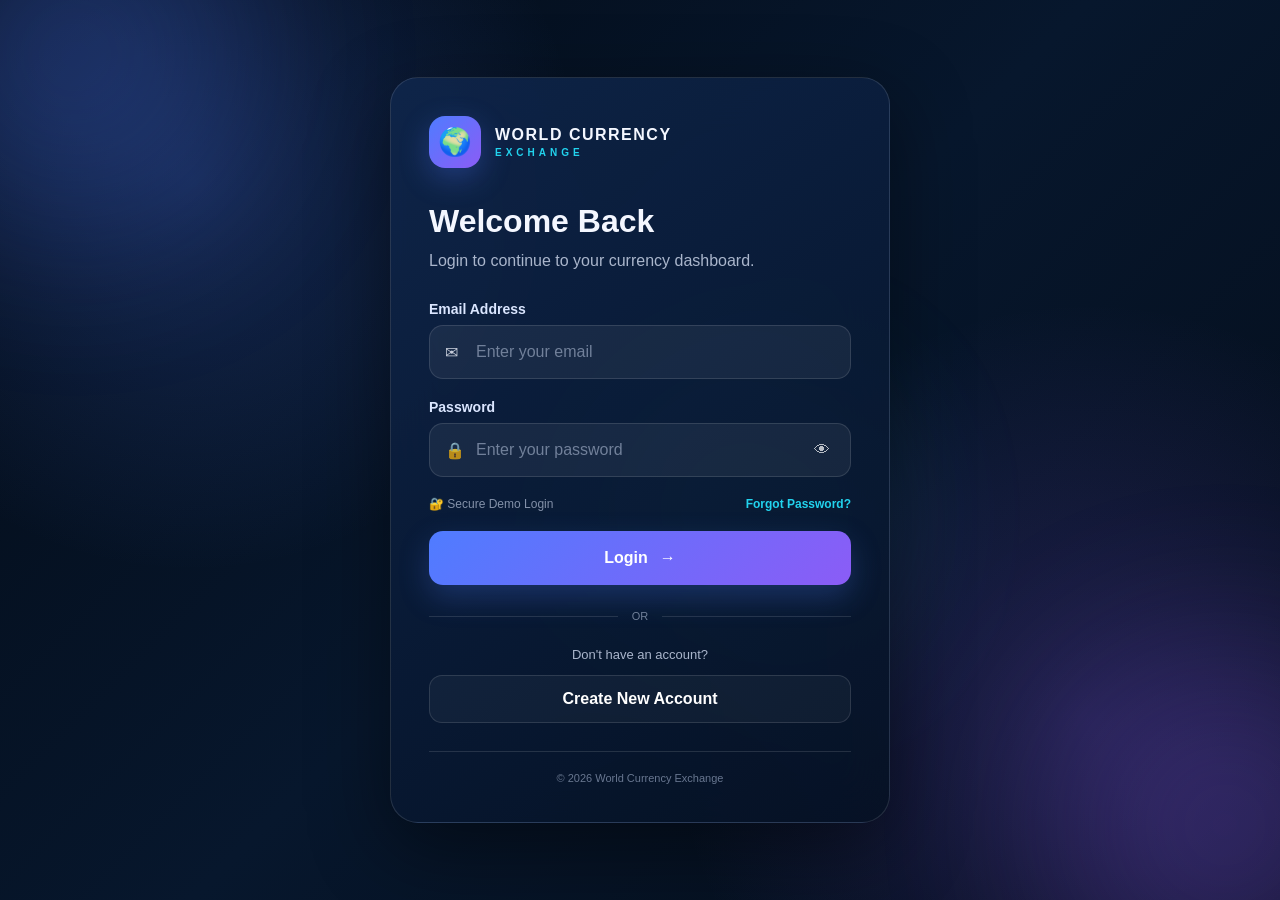
==== commit 3b0a1ec5: "Update WorldFX currency exchange website" ====
--- a/index.html
+++ b/index.html
@@ -1,60 +1,54 @@
 <!DOCTYPE html>
 <html lang="en">
-
 <head>
 
     <meta charset="UTF-8">
 
-    <meta name="viewport"
-          content="width=device-width, initial-scale=1.0">
+    <meta
+        name="viewport"
+        content="width=device-width, initial-scale=1.0"
+    >
 
     <title>World Currency Exchange</title>
 
-    <link rel="stylesheet"
-          href="style.css">
+    <link rel="stylesheet" href="style.css">
 
 </head>
 
-<body>
-
-<!-- =====================================================
-     MAIN APPLICATION
-===================================================== -->
-
-<div id="mainPage">
-
-    <!-- =================================================
-         HEADER
-    ================================================== -->
-
-    <header class="header">
-
-        <div class="logo">
-            🌍 World Currency Exchange
-        </div>
-
-        <!-- MOBILE MENU BUTTON -->
+<body
+    class="dashboard-page"
+    data-protected="true"
+>
+
+<header class="main-header">
+
+    <nav class="navbar">
+
+        <a href="index.html" class="nav-brand">
+
+            <div class="nav-logo">
+                🌍
+            </div>
+
+            <div>
+                <strong>WORLD CURRENCY</strong>
+                <small>EXCHANGE</small>
+            </div>
+
+        </a>
 
         <button
-            class="menu-btn"
-            id="menubtn"
             type="button"
-            onclick="toggle()"
+            id="menuBtn"
+            class="menu-button"
             aria-label="Open menu"
-            aria-expanded="false">
-
+        >
             ☰
-
         </button>
 
-
-        <!-- NAVIGATION -->
-
-        <nav id="navmenu">
-
-            <a href="#home">
-                Home
-            </a>
+        <div id="navMenu" class="nav-menu">
+
+            <a href="#home">Home</a>
 
             <a href="#converter">
                 Converter
@@ -73,570 +67,660 @@
             </a>
 
             <button
+                type="button"
                 id="logoutBtn"
-                class="logout-btn"
-                type="button">
-
+                class="nav-logout"
+            >
                 Logout
-
             </button>
 
-        </nav>
-
-    </header>
-
-
-    <!-- =================================================
-         HOME
-    ================================================== -->
-
-    <section
-        id="home"
-        class="hero">
+        </div>
+
+    </nav>
+
+</header>
+
+
+<main>
+
+    <!-- HERO -->
+
+    <section id="home" class="dashboard-hero">
 
         <div class="hero-content">
 
-            <div class="hero-icon">
-                🌍💱
+            <div class="hero-badge">
+                ● LIVE CURRENCY PLATFORM
             </div>
 
             <h1>
+                Welcome,
+                <span id="userName">User</span>
+            </h1>
+
+            <h2>
                 World Currency Exchange
-            </h1>
+            </h2>
 
             <p>
-                Convert currencies quickly and easily
-                with our modern currency exchange
-                application.
+                Convert currencies quickly and explore
+                international exchange rates through a
+                simple and modern platform.
             </p>
 
-            <a
-                href="#converter"
-                class="btn">
-
-                Start Converting
-
-            </a>
+            <div class="hero-actions">
+
+                <a
+                    href="#converter"
+                    class="hero-primary"
+                >
+                    Start Converting →
+                </a>
+
+                <a
+                    href="#rates"
+                    class="hero-secondary"
+                >
+                    View Rates
+                </a>
+
+            </div>
+
+        </div>
+
+        <div class="hero-globe">
+
+            <div class="globe-circle">
+                🌍
+            </div>
 
         </div>
 
     </section>
 
 
-    <!-- =================================================
-         CONVERTER
-    ================================================== -->
+    <!-- FEATURES -->
+
+    <section class="feature-section">
+
+        <div class="section-heading">
+
+            <span>WHY USE OUR PLATFORM</span>
+
+            <h2>
+                Everything You Need
+            </h2>
+
+            <p>
+                A clean and easy currency conversion
+                experience.
+            </p>
+
+        </div>
+
+        <div class="feature-grid">
+
+            <article class="feature-card">
+
+                <div class="feature-icon">
+                    💱
+                </div>
+
+                <h3>
+                    Easy Conversion
+                </h3>
+
+                <p>
+                    Convert between multiple global
+                    currencies with a few clicks.
+                </p>
+
+            </article>
+
+            <article class="feature-card">
+
+                <div class="feature-icon">
+                    ⚡
+                </div>
+
+                <h3>
+                    Fast Results
+                </h3>
+
+                <p>
+                    Get conversion results instantly
+                    without complicated steps.
+                </p>
+
+            </article>
+
+            <article class="feature-card">
+
+                <div class="feature-icon">
+                    🔒
+                </div>
+
+                <h3>
+                    Secure Session
+                </h3>
+
+                <p>
+                    Your login session is maintained
+                    during your current browser session.
+                </p>
+
+            </article>
+
+        </div>
+
+    </section>
+
+
+    <!-- CONVERTER -->
 
     <section
         id="converter"
-        class="converter-section">
-
-        <div class="converter-container">
-
-            <h2 class="section-title">
-                Currency Converter
+        class="converter-section"
+    >
+
+        <div class="section-heading">
+
+            <span>CURRENCY CONVERTER</span>
+
+            <h2>
+                Convert Your Money
             </h2>
 
-
-            <div class="converter-card">
-
-                <!-- AMOUNT -->
-
-                <div class="amount-box">
-
-                    <label for="amount">
-                        Enter Amount
-                    </label>
-
-                    <input
-                        type="number"
-                        id="amount"
-                        placeholder="Enter amount"
-                        min="0"
-                        step="any">
-
-                </div>
-
-
-                <!-- CURRENCY ROW -->
-
-                <div class="converter-row">
-
-                    <!-- FROM -->
-
-                    <div class="currency-box">
+            <p>
+                Select currencies and enter an amount.
+            </p>
+
+        </div>
+
+        <div class="converter-card">
+
+            <form id="converterForm">
+
+                <div class="converter-grid">
+
+                    <div class="converter-field">
+
+                        <label for="amount">
+                            Amount
+                        </label>
+
+                        <input
+                            type="number"
+                            id="amount"
+                            min="0"
+                            step="any"
+                            placeholder="Enter amount"
+                            required
+                        >
+
+                    </div>
+
+
+                    <div class="converter-field">
 
                         <label for="fromCurrency">
-                            From Currency
+                            From
                         </label>
 
-                        <div class="currency-select">
-
-                            <span
-                                id="fromFlag"
-                                class="currency-flag">
-                                🇺🇸
-                            </span>
-
-                            <select id="fromCurrency">
-
-                                <option value="USD">
-                                    🇺🇸 USD - US Dollar
-                                </option>
-
-                                <option value="INR">
-                                    🇮🇳 INR - Indian Rupee
-                                </option>
-
-                                <option value="EUR">
-                                    🇪🇺 EUR - Euro
-                                </option>
-
-                                <option value="GBP">
-                                    🇬🇧 GBP - British Pound
-                                </option>
-
-                                <option value="JPY">
-                                    🇯🇵 JPY - Japanese Yen
-                                </option>
-
-                                <option value="KWD">
-                                    🇰🇼 KWD - Kuwaiti Dinar
-                                </option>
-
-                                <option value="CNY">
-                                    🇨🇳 CNY - Chinese Yuan
-                                </option>
-
-                                <option value="CAD">
-                                    🇨🇦 CAD - Canadian Dollar
-                                </option>
-
-                                <option value="AUD">
-                                    🇦🇺 AUD - Australian Dollar
-                                </option>
-
-                                <option value="AED">
-                                    🇦🇪 AED - UAE Dirham
-                                </option>
-
-                            </select>
-
-                        </div>
+                        <select id="fromCurrency" required>
+
+                            <option value="USD">
+                                USD — US Dollar
+                            </option>
+
+                            <option value="INR">
+                                INR — Indian Rupee
+                            </option>
+
+                            <option value="EUR">
+                                EUR — Euro
+                            </option>
+
+                            <option value="GBP">
+                                GBP — British Pound
+                            </option>
+
+                            <option value="JPY">
+                                JPY — Japanese Yen
+                            </option>
+
+                            <option value="KWD">
+                                KWD — Kuwaiti Dinar
+                            </option>
+
+                            <option value="CNY">
+                                CNY — Chinese Yuan
+                            </option>
+
+                            <option value="CAD">
+                                CAD — Canadian Dollar
+                            </option>
+
+                            <option value="AUD">
+                                AUD — Australian Dollar
+                            </option>
+
+                        </select>
 
                     </div>
 
 
-                    <!-- SWAP -->
-
-                    <div class="swap-container">
-
-                        <button
-                            id="swapBtn"
-                            type="button"
-                            title="Swap currencies">
-
-                            ⇄
-
-                        </button>
-
+                    <div class="swap-icon">
+                        ⇄
                     </div>
 
 
-                    <!-- TO -->
-
-                    <div class="currency-box">
+                    <div class="converter-field">
 
                         <label for="toCurrency">
-                            To Currency
+                            To
                         </label>
 
-                        <div class="currency-select">
-
-                            <span
-                                id="toFlag"
-                                class="currency-flag">
-                                🇮🇳
-                            </span>
-
-                            <select id="toCurrency">
-
-                                <option value="INR">
-                                    🇮🇳 INR - Indian Rupee
-                                </option>
-
-                                <option value="USD">
-                                    🇺🇸 USD - US Dollar
-                                </option>
-
-                                <option value="EUR">
-                                    🇪🇺 EUR - Euro
-                                </option>
-
-                                <option value="GBP">
-                                    🇬🇧 GBP - British Pound
-                                </option>
-
-                                <option value="JPY">
-                                    🇯🇵 JPY - Japanese Yen
-                                </option>
-
-                                <option value="KWD">
-                                    🇰🇼 KWD - Kuwaiti Dinar
-                                </option>
-
-                                <option value="CNY">
-                                    🇨🇳 CNY - Chinese Yuan
-                                </option>
-
-                                <option value="CAD">
-                                    🇨🇦 CAD - Canadian Dollar
-                                </option>
-
-                                <option value="AUD">
-                                    🇦🇺 AUD - Australian Dollar
-                                </option>
-
-                                <option value="AED">
-                                    🇦🇪 AED - UAE Dirham
-                                </option>
-
-                            </select>
-
-                        </div>
+                        <select id="toCurrency" required>
+
+                            <option value="INR">
+                                INR — Indian Rupee
+                            </option>
+
+                            <option value="USD">
+                                USD — US Dollar
+                            </option>
+
+                            <option value="EUR">
+                                EUR — Euro
+                            </option>
+
+                            <option value="GBP">
+                                GBP — British Pound
+                            </option>
+
+                            <option value="JPY">
+                                JPY — Japanese Yen
+                            </option>
+
+                            <option value="KWD">
+                                KWD — Kuwaiti Dinar
+                            </option>
+
+                            <option value="CNY">
+                                CNY — Chinese Yuan
+                            </option>
+
+                            <option value="CAD">
+                                CAD — Canadian Dollar
+                            </option>
+
+                            <option value="AUD">
+                                AUD — Australian Dollar
+                            </option>
+
+                        </select>
 
                     </div>
 
                 </div>
 
 
-                <!-- CONVERT -->
-
-                <div class="converter-actions">
-
-                    <button
-                        id="convertBtn"
-                        type="button">
-
-                        Convert Currency
-
-                    </button>
-
-                </div>
-
-
-                <!-- RESULT -->
+                <button
+                    type="submit"
+                    class="convert-button"
+                >
+                    Convert Currency
+                </button>
+
 
                 <div
-                    id="conversionResult"
-                    class="conversion-result">
-
-                    Enter an amount and click
-                    "Convert Currency".
-
-                </div>
-
-            </div>
+                    id="result"
+                    class="conversion-result"
+                >
+                    Enter an amount to see the result.
+                </div>
+
+            </form>
 
         </div>
 
     </section>
 
 
-    <!-- =================================================
-         EXCHANGE RATES
-    ================================================== -->
+    <!-- RATES -->
 
     <section
         id="rates"
-        class="rates-section">
-
-        <div class="rates-container-wrapper">
-
-            <h2 class="section-title">
-                Live Exchange Rates
+        class="rates-section"
+    >
+
+        <div class="section-heading">
+
+            <span>REFERENCE RATES</span>
+
+            <h2>
+                Popular Currency Rates
             </h2>
 
-            <p class="section-description">
-                Current exchange rates based on USD.
+            <p>
+                Reference values used by this demo converter.
             </p>
 
-            <div
-                id="ratesContainer"
-                class="rates-container">
-
-                <!-- JavaScript creates cards -->
-
-            </div>
-
-            <p
-                id="rateStatus"
-                class="rate-status">
-
-                Loading live exchange rates...
-
-            </p>
+        </div>
+
+
+        <div class="rates-grid">
+
+            <div class="rate-card">
+                <strong>USD</strong>
+                <span>1 USD</span>
+                <b>83.50 INR</b>
+            </div>
+
+            <div class="rate-card">
+                <strong>EUR</strong>
+                <span>1 EUR</span>
+                <b>90.76 INR</b>
+            </div>
+
+            <div class="rate-card">
+                <strong>GBP</strong>
+                <span>1 GBP</span>
+                <b>107.05 INR</b>
+            </div>
+
+            <div class="rate-card">
+                <strong>JPY</strong>
+                <span>1 JPY</span>
+                <b>0.568 INR</b>
+            </div>
+
+            <div class="rate-card">
+                <strong>KWD</strong>
+                <span>1 KWD</span>
+                <b>271.99 INR</b>
+            </div>
+
+            <div class="rate-card">
+                <strong>AUD</strong>
+                <span>1 AUD</span>
+                <b>55.30 INR</b>
+            </div>
 
         </div>
 
     </section>
 
 
-    <!-- =================================================
-         ABOUT
-    ================================================== -->
+    <!-- ABOUT -->
 
     <section
         id="about"
-        class="about-section">
-
-        <div class="about-container">
-
-            <h2 class="section-title">
-                About World Currency Exchange
-            </h2>
-
-            <p class="about-intro">
-
-                World Currency Exchange is a simple,
-                responsive web application designed
-                to make currency conversion fast and
-                easy.
-
+        class="about-section"
+    >
+
+        <div class="about-content">
+
+            <div>
+
+                <span class="section-label">
+                    ABOUT PROJECT
+                </span>
+
+                <h2>
+                    Smart Currency Exchange Platform
+                </h2>
+
+            </div>
+
+            <p>
+                World Currency Exchange is a responsive
+                frontend project designed to demonstrate
+                currency conversion, user registration,
+                login authentication and session-based
+                dashboard access.
             </p>
 
-
-            <div class="about-grid">
-
-                <div class="about-card">
-
-                    <div class="about-icon">
-                        💱
-                    </div>
-
-                    <h3>
-                        Easy Conversion
-                    </h3>
-
-                    <p>
-                        Convert between multiple
-                        international currencies.
-                    </p>
-
-                </div>
-
-
-                <div class="about-card">
-
-                    <div class="about-icon">
-                        🌍
-                    </div>
-
-                    <h3>
-                        Global Currencies
-                    </h3>
-
-                    <p>
-                        Supports USD, INR, EUR, GBP,
-                        JPY, KWD and many more.
-                    </p>
-
-                </div>
-
-
-                <div class="about-card">
-
-                    <div class="about-icon">
-                        📊
-                    </div>
-
-                    <h3>
-                        Exchange Rates
-                    </h3>
-
-                    <p>
-                        Displays current exchange
-                        rate information.
-                    </p>
-
-                </div>
-
-
-                <div class="about-card">
-
-                    <div class="about-icon">
-                        📱
-                    </div>
-
-                    <h3>
-                        Responsive
-                    </h3>
-
-                    <p>
-                        Works on desktop, tablet
-                        and mobile devices.
-                    </p>
-
-                </div>
-
-            </div>
-
         </div>
 
     </section>
 
 
-    <!-- =================================================
-         CONTACT
-    ================================================== -->
-
-    <section
-        id="contact"
-        class="contact-section">
-
-        <div class="contact-container">
-
-            <h2 class="section-title">
-                Contact Us
-            </h2>
-
-
-            <div class="contact-grid">
-
-                <!-- CONTACT INFORMATION -->
-
-                <div class="contact-card">
-
-                    <h3>
-                        Get In Touch
-                    </h3>
-
-                    <p>
-                        Have a question or feedback?
-                        Send us a message.
-                    </p>
-
-                    <div class="contact-info">
-
-                        <p>
-                            📧
-                            ambatinagendrareddy@gmail.com
-                        </p>
-
-                        <p>
-                            🌍
-                            World Currency Exchange
-                        </p>
-
-                        <p>
-                            💱
-                            Currency Conversion Service
-                        </p>
-
-                    </div>
-
-                </div>
-
-
-                <!-- CONTACT FORM -->
-
-                <div class="contact-card">
-
-                    <form
-                        id="contactForm"
-                        action="https://formsubmit.co/ambatinagendrareddy@gmail.com"
-                        method="POST"
-                        class="contact-form">
-
-                        <input
-                            type="hidden"
-                            name="_subject"
-                            value="World Currency Exchange Contact Message">
-
-                        <input
-                            type="hidden"
-                            name="_template"
-                            value="table">
-
-                        <input
-                            type="hidden"
-                            name="_captcha"
-                            value="false">
-
-                        <input
-                            type="hidden"
-                            name="_honey"
-                            value="">
-
+   <!-- =========================================
+     CONTACT US
+========================================= -->
+
+<section id="contact" class="contact-section">
+
+    <div class="section-heading">
+
+        <span>CONTACT US</span>
+
+        <h2>Get In Touch With Us</h2>
+
+        <p>
+            Have questions, feedback, or need assistance?
+            Send us a message and our team will be happy to help.
+        </p>
+
+    </div>
+
+
+    <div class="contact-wrapper">
+
+        <!-- Contact Information -->
+
+        <div class="contact-information">
+
+            <h3>Let's Talk</h3>
+
+            <p>
+                We are here to help you with your currency
+                exchange questions and feedback.
+            </p>
+
+
+            <div class="contact-info-item">
+
+                <div class="contact-info-icon">
+                    📧
+                </div>
+
+                <div>
+                    <strong>Email Us</strong>
+                    <span>
+                        support@worldcurrency.example
+                    </span>
+                </div>
+
+            </div>
+
+
+            <div class="contact-info-item">
+
+                <div class="contact-info-icon">
+                    📞
+                </div>
+
+                <div>
+                    <strong>Call Us</strong>
+                    <span>
+                        +91 98765 43210
+                    </span>
+                </div>
+
+            </div>
+
+
+            <div class="contact-info-item">
+
+                <div class="contact-info-icon">
+                    📍
+                </div>
+
+                <div>
+                    <strong>Location</strong>
+                    <span>
+                        Andhra Pradesh, India
+                    </span>
+                </div>
+
+            </div>
+
+
+            <div class="contact-info-item">
+
+                <div class="contact-info-icon">
+                    🕐
+                </div>
+
+                <div>
+                    <strong>Working Hours</strong>
+                    <span>
+                        Monday – Saturday, 9:00 AM – 6:00 PM
+                    </span>
+                </div>
+
+            </div>
+
+        </div>
+
+
+        <!-- Contact Form -->
+
+        <div class="contact-form-card">
+
+            <h3>Send Us a Message</h3>
+
+            <p>
+                Fill out the form below and we'll get back to you.
+            </p>
+
+
+            <form id="contactForm" autocomplete="off" novalidate>
+
+                <div class="contact-form-row">
+
+                    <div class="contact-field">
+
+                        <label for="contactName">
+                            Full Name
+                        </label>
 
                         <input
                             type="text"
-                            name="name"
-                            placeholder="Your Name"
-                            required>
-
+                            id="contactName"
+                            name="contactName"
+                            placeholder="Enter your name"
+                            autocomplete="off"
+                            required
+                        >
+
+                    </div>
+
+
+                    <div class="contact-field">
+
+                        <label for="contactEmail">
+                            Email Address
+                        </label>
 
                         <input
                             type="email"
-                            name="email"
-                            placeholder="your Email"
-                            required>
-
-
-                        <textarea
-                            name="message"
-                            placeholder="Enter your message"
-                            required></textarea>
-
-
-                        <button
-                            id="sendMessageBtn"
-                            type="submit">
-
-                            Send Message
-
-                        </button>
-
-
-                        <p
-                            id="contactResult">
-
-                        </p>
-
-                    </form>
-
-                </div>
-
-            </div>
-
-        </div>
-
-    </section>
-
-
-    <!-- =================================================
-         FOOTER
-    ================================================== -->
-
-    <footer>
+                            id="contactEmail"
+                            name="contactEmail"
+                            placeholder="Enter your email"
+                            autocomplete="off"
+                            required
+                        >
+
+                    </div>
+
+                </div>
+
+
+                <div class="contact-field">
+
+                    <label for="contactSubject">
+                        Subject
+                    </label>
+
+                    <input
+                        type="text"
+                        id="contactSubject"
+                        name="contactSubject"
+                        placeholder="Enter subject"
+                        autocomplete="off"
+                        required
+                    >
+
+                </div>
+
+
+                <div class="contact-field">
+
+                    <label for="contactMessage">
+                        Message
+                    </label>
+
+                    <textarea
+                        id="contactMessage"
+                        name="contactMessage"
+                        rows="6"
+                        placeholder="Write your message..."
+                        required
+                    ></textarea>
+
+                </div>
+
+
+                <div
+                    id="contactMessageBox"
+                    class="form-message"
+                ></div>
+
+
+                <button
+                    type="submit"
+                    class="contact-submit"
+                >
+                    <span>Send Message</span>
+                    <span>➤</span>
+                </button>
+
+            </form>
+
+        </div>
+
+    </div>
+
+</section>
+
+
+
+
+
+<footer class="main-footer">
+
+    <div>
+        <strong>
+            🌍 World Currency Exchange
+        </strong>
 
         <p>
-            © 2026 World Currency Exchange.
-            All Rights Reserved.
+            Modern currency conversion platform.
         </p>
-
-        <p>
-            Designed and developed as a
-            currency exchange web application.
-        </p>
-
-    </footer>
-
-</div>
+    </div>
+
+    <p>
+        © 2026 World Currency Exchange. All Rights Reserved.
+    </p>
+
+</footer>
 
 
 <script src="script.js"></script>
 
 </body>
-
 </html>
--- a/style.css
+++ b/style.css
@@ -1,12 +1,37 @@
-/* =========================================================
+/* =========================================
    WORLD CURRENCY EXCHANGE
-   COMPLETE RESPONSIVE CSS
-========================================================= */
-
-
-/* =========================================================
+   PREMIUM RESPONSIVE STYLESHEET
+========================================= */
+
+:root {
+    --bg-dark: #06101f;
+    --bg-card: rgba(11, 29, 60, 0.72);
+    --bg-input: rgba(255, 255, 255, 0.06);
+
+    --primary: #4f7cff;
+    --primary-dark: #315bdc;
+    --cyan: #22d3ee;
+    --purple: #8b5cf6;
+
+    --white: #ffffff;
+    --text: #f4f7ff;
+    --muted: #aab6cc;
+
+    --border: rgba(255, 255, 255, 0.12);
+
+    --success: #22c55e;
+    --danger: #ef4444;
+
+    --shadow:
+        0 25px 80px rgba(0, 0, 0, 0.45);
+
+    --radius: 22px;
+}
+
+
+/* =========================================
    RESET
-========================================================= */
+========================================= */
 
 * {
     margin: 0;
@@ -14,1358 +39,1804 @@
     box-sizing: border-box;
 }
 
-
 html {
     scroll-behavior: smooth;
 }
 
-
 body {
     font-family:
+        Inter,
+        Segoe UI,
         Arial,
-        Helvetica,
         sans-serif;
 
-    background: #f4f7fb;
-
-    color: #222;
-
-    line-height: 1.6;
-}
-
+    color: var(--text);
+    background: var(--bg-dark);
+}
+
+a {
+    color: inherit;
+    text-decoration: none;
+}
 
 button,
 input,
-select,
-textarea {
-    font-family: inherit;
-}
-
-
-/* =========================================================
-   LOGIN PAGE
-========================================================= */
-
-.login-page {
+select {
+    font: inherit;
+}
+
+
+/* =========================================
+   AUTH PAGE
+========================================= */
+
+.auth-page {
     min-height: 100vh;
 
     display: flex;
-
-    align-items: center;
-
+    align-items: center;
     justify-content: center;
 
-    padding: 20px;
-
-    background:
+    padding: 30px 18px;
+
+    overflow-x: hidden;
+
+    background:
+        radial-gradient(
+            circle at 15% 20%,
+            rgba(79, 124, 255, 0.22),
+            transparent 30%
+        ),
+        radial-gradient(
+            circle at 85% 80%,
+            rgba(139, 92, 246, 0.20),
+            transparent 32%
+        ),
         linear-gradient(
             135deg,
-            #0f2027,
-            #203a43,
-            #2c5364
+            #030b16,
+            #07172d 50%,
+            #040c18
         );
 }
 
 
-.login-container {
+/* =========================================
+   BACKGROUND EFFECTS
+========================================= */
+
+.background-effects {
+    position: fixed;
+    inset: 0;
+
+    pointer-events: none;
+
+    overflow: hidden;
+
+    z-index: 0;
+}
+
+.glow {
+    position: absolute;
+
+    width: 350px;
+    height: 350px;
+
+    border-radius: 50%;
+
+    filter: blur(90px);
+
+    opacity: 0.25;
+
+    animation: floatGlow 10s ease-in-out infinite alternate;
+}
+
+.glow-one {
+    top: -120px;
+    left: -100px;
+    background: var(--primary);
+}
+
+.glow-two {
+    right: -120px;
+    bottom: -100px;
+    background: var(--purple);
+    animation-delay: 2s;
+}
+
+.glow-three {
+    top: 45%;
+    left: 50%;
+    background: var(--cyan);
+    width: 220px;
+    height: 220px;
+    animation-delay: 4s;
+}
+
+@keyframes floatGlow {
+    from {
+        transform: translate(0, 0);
+    }
+
+    to {
+        transform: translate(35px, -25px);
+    }
+}
+
+
+/* =========================================
+   AUTH CONTAINER
+========================================= */
+
+.auth-container {
     width: 100%;
-
-    max-width: 480px;
-}
-
-
-.login-card {
-    width: 100%;
-
-    padding: 40px 35px;
-
-    background: #ffffff;
-
-    border-radius: 22px;
+    max-width: 500px;
+
+    position: relative;
+    z-index: 2;
+}
+
+.auth-card {
+    padding: 38px;
+
+    border: 1px solid var(--border);
+
+    border-radius: 28px;
+
+    background:
+        linear-gradient(
+            145deg,
+            rgba(15, 38, 76, 0.88),
+            rgba(5, 17, 35, 0.88)
+        );
+
+    backdrop-filter: blur(25px);
+
+    box-shadow: var(--shadow);
+}
+
+
+/* =========================================
+   BRAND
+========================================= */
+
+.brand {
+    display: flex;
+    align-items: center;
+    gap: 14px;
+
+    margin-bottom: 35px;
+}
+
+.brand-icon {
+    width: 52px;
+    height: 52px;
+
+    display: flex;
+    align-items: center;
+    justify-content: center;
+
+    border-radius: 16px;
+
+    font-size: 27px;
+
+    background:
+        linear-gradient(
+            135deg,
+            var(--primary),
+            var(--purple)
+        );
 
     box-shadow:
-        0 25px 60px
-        rgba(0, 0, 0, 0.28);
-
-    text-align: center;
-}
-
-
-.login-logo {
-    width: 85px;
-
-    height: 85px;
-
-    margin: 0 auto 18px;
-
-    display: flex;
-
-    align-items: center;
-
-    justify-content: center;
-
-    border-radius: 50%;
-
-    background: #eef5ff;
-
-    font-size: 48px;
-}
-
-
-.login-card h1 {
-    color: #12355b;
-
-    font-size: 28px;
-
-    line-height: 1.3;
-
-    margin-bottom: 6px;
-}
-
-
-.login-card h2 {
-    color: #2563eb;
-
-    font-size: 25px;
-
-    margin-bottom: 10px;
-}
-
-
-.login-description {
-    color: #666;
-
-    font-size: 14px;
-
+        0 10px 30px rgba(79, 124, 255, 0.3);
+}
+
+.brand h1 {
+    font-size: 16px;
+    letter-spacing: 1.5px;
+}
+
+.brand span {
+    display: block;
+
+    margin-top: 3px;
+
+    color: var(--cyan);
+
+    font-size: 10px;
+    font-weight: 700;
+
+    letter-spacing: 4px;
+}
+
+
+/* =========================================
+   AUTH HEADING
+========================================= */
+
+.auth-heading {
     margin-bottom: 28px;
 }
 
-
-/* =========================================================
-   FORM
-========================================================= */
+.auth-heading h2 {
+    font-size: 32px;
+
+    margin-bottom: 8px;
+}
+
+.auth-heading p {
+    color: var(--muted);
+
+    line-height: 1.6;
+}
+
+
+/* =========================================
+   FORMS
+========================================= */
 
 .form-group {
-    text-align: left;
-
-    margin-bottom: 18px;
-}
-
+    margin-bottom: 20px;
+}
 
 .form-group label {
     display: block;
 
-    margin-bottom: 7px;
-
-    color: #333;
+    margin-bottom: 8px;
 
     font-size: 14px;
+    font-weight: 600;
+
+    color: #dbe6ff;
+}
+
+.input-wrapper {
+    position: relative;
+}
+
+.input-icon {
+    position: absolute;
+
+    left: 16px;
+    top: 50%;
+
+    transform: translateY(-50%);
+
+    font-size: 16px;
+
+    opacity: 0.8;
+
+    pointer-events: none;
+}
+
+.input-wrapper input {
+    width: 100%;
+
+    height: 54px;
+
+    padding:
+        0 48px
+        0 46px;
+
+    color: var(--white);
+
+    border: 1px solid var(--border);
+
+    border-radius: 14px;
+
+    outline: none;
+
+    background: var(--bg-input);
+
+    transition:
+        border-color 0.25s ease,
+        box-shadow 0.25s ease,
+        background 0.25s ease;
+}
+
+.input-wrapper input::placeholder {
+    color: #71809a;
+}
+
+.input-wrapper input:focus {
+    border-color: var(--primary);
+
+    background:
+        rgba(79, 124, 255, 0.08);
+
+    box-shadow:
+        0 0 0 4px rgba(79, 124, 255, 0.10);
+}
+
+
+/* =========================================
+   REMOVE AUTOFILL VISUAL
+========================================= */
+
+.input-wrapper input:-webkit-autofill,
+.input-wrapper input:-webkit-autofill:hover,
+.input-wrapper input:-webkit-autofill:focus {
+    -webkit-text-fill-color: #ffffff;
+
+    transition:
+        background-color 9999s ease-in-out 0s;
+
+    box-shadow:
+        0 0 0 1000px #0b1d3c inset;
+}
+
+
+/* =========================================
+   PASSWORD TOGGLE
+========================================= */
+
+.password-toggle {
+    position: absolute;
+
+    right: 12px;
+    top: 50%;
+
+    transform: translateY(-50%);
+
+    width: 34px;
+    height: 34px;
+
+    border: 0;
+
+    border-radius: 9px;
+
+    color: var(--white);
+
+    background: transparent;
+
+    cursor: pointer;
+
+    opacity: 0.7;
+}
+
+.password-toggle:hover {
+    background: rgba(255, 255, 255, 0.08);
+    opacity: 1;
+}
+
+.password-hint {
+    display: block;
+
+    margin-top: 7px;
+
+    color: #7f8da5;
+
+    font-size: 11px;
+}
+
+
+/* =========================================
+   LOGIN EXTRA
+========================================= */
+
+.login-extra {
+    display: flex;
+    align-items: center;
+    justify-content: space-between;
+
+    margin: 4px 0 20px;
+
+    font-size: 12px;
+}
+
+.login-extra span {
+    color: #8391a9;
+}
+
+.login-extra a {
+    color: var(--cyan);
+    font-weight: 600;
+}
+
+.login-extra a:hover {
+    text-decoration: underline;
+}
+
+
+/* =========================================
+   TERMS
+========================================= */
+
+.terms-check {
+    display: flex;
+
+    align-items: flex-start;
+
+    gap: 10px;
+
+    margin: 12px 0 20px;
+
+    color: var(--muted);
+
+    font-size: 12px;
+
+    cursor: pointer;
+}
+
+.terms-check input {
+    margin-top: 2px;
+
+    accent-color: var(--primary);
+}
+
+
+/* =========================================
+   BUTTONS
+========================================= */
+
+.primary-button {
+    width: 100%;
+
+    min-height: 54px;
+
+    display: flex;
+    align-items: center;
+    justify-content: center;
+
+    gap: 12px;
+
+    border: 0;
+
+    border-radius: 14px;
+
+    color: var(--white);
 
     font-weight: 700;
-}
-
-
-.form-group input {
-    width: 100%;
-
-    padding: 14px;
-
-    border: 1px solid #d1d5db;
-
-    border-radius: 10px;
-
-    outline: none;
-
-    font-size: 15px;
-
-    background: #ffffff;
-
-    transition: 0.3s;
-}
-
-
-.form-group input:focus {
-    border-color: #2563eb;
-
-    box-shadow:
-        0 0 0 3px
-        rgba(37, 99, 235, 0.12);
-}
-
-
-/* =========================================================
-   LOGIN BUTTON
-========================================================= */
-
-.login-button {
-    width: 100%;
-
-    padding: 14px;
-
-    margin-top: 5px;
-
-    border: none;
-
-    border-radius: 10px;
-
-    background: #2563eb;
-
-    color: white;
-
-    font-size: 16px;
-
-    font-weight: 700;
 
     cursor: pointer;
-
-    transition: 0.3s;
-}
-
-
-.login-button:hover {
-    background: #1d4ed8;
-
-    transform: translateY(-2px);
-}
-
-
-.login-button:active {
-    transform: translateY(0);
-}
-
-
-/* =========================================================
-   LOGIN MESSAGE
-========================================================= */
-
-.login-message {
-    min-height: 25px;
-
-    margin-top: 15px;
-
-    font-size: 14px;
-
-    font-weight: 700;
-}
-
-
-.login-message.success {
-    color: #15803d;
-}
-
-
-.login-message.error {
-    color: #dc2626;
-}
-
-
-/* =========================================================
-   LOGIN INFORMATION
-========================================================= */
-
-.login-info {
-    margin-top: 25px;
-
-    padding-top: 20px;
-
-    border-top: 1px solid #e5e7eb;
-
-    color: #555;
-
-    font-size: 14px;
-}
-
-
-.login-info p {
-    margin: 7px 0;
-}
-
-
-/* =========================================================
-   MAIN HEADER
-========================================================= */
-
-.header {
-    position: sticky;
-
-    top: 0;
-
-    z-index: 999;
-
-    width: 100%;
-
-    min-height: 70px;
-
-    display: flex;
-
-    align-items: center;
-
-    justify-content: space-between;
-
-    padding: 14px 6%;
-
-    background: #12355b;
-
-    color: white;
-
-    box-shadow:
-        0 3px 15px
-        rgba(0, 0, 0, 0.15);
-}
-
-
-.logo {
-    font-size: 21px;
-
-    font-weight: 700;
-
-    white-space: nowrap;
-}
-
-
-/* =========================================================
-   NAVIGATION
-========================================================= */
-
-#navmenu {
-    display: flex;
-
-    align-items: center;
-
-    gap: 20px;
-}
-
-
-#navmenu a {
-    color: white;
-
-    text-decoration: none;
-
-    font-size: 15px;
-
-    font-weight: 600;
-
-    transition: 0.3s;
-}
-
-
-#navmenu a:hover {
-    color: #93c5fd;
-}
-
-
-/* =========================================================
-   MENU BUTTON
-========================================================= */
-
-.menu-btn {
-    display: none;
-
-    width: 45px;
-
-    height: 45px;
-
-    border: none;
-
-    border-radius: 8px;
-
-    background: transparent;
-
-    color: white;
-
-    font-size: 28px;
-
-    cursor: pointer;
-}
-
-
-.menu-btn:hover {
-    background:
-        rgba(255, 255, 255, 0.12);
-}
-
-
-/* =========================================================
-   LOGOUT BUTTON
-========================================================= */
-
-.logout-btn {
-    padding: 9px 16px;
-
-    border: none;
-
-    border-radius: 8px;
-
-    background: #dc2626;
-
-    color: white;
-
-    font-size: 14px;
-
-    font-weight: 700;
-
-    cursor: pointer;
-
-    transition: 0.3s;
-}
-
-
-.logout-btn:hover {
-    background: #b91c1c;
-}
-
-
-/* =========================================================
-   HERO
-========================================================= */
-
-.hero {
-    min-height: 82vh;
-
-    display: flex;
-
-    align-items: center;
-
-    justify-content: center;
-
-    padding: 70px 6%;
-
-    text-align: center;
 
     background:
         linear-gradient(
             135deg,
-            #dbeafe,
-            #eff6ff,
-            #f8fafc
+            var(--primary),
+            var(--purple)
         );
-}
-
+
+    box-shadow:
+        0 12px 30px rgba(79, 124, 255, 0.25);
+
+    transition:
+        transform 0.25s ease,
+        box-shadow 0.25s ease;
+}
+
+.primary-button:hover {
+    transform: translateY(-2px);
+
+    box-shadow:
+        0 18px 40px rgba(79, 124, 255, 0.35);
+}
+
+.primary-button:active {
+    transform: translateY(0);
+}
+
+
+/* =========================================
+   MESSAGES
+========================================= */
+
+.form-message {
+    display: none;
+
+    padding: 12px 14px;
+
+    margin-bottom: 15px;
+
+    border-radius: 12px;
+
+    font-size: 13px;
+    line-height: 1.5;
+}
+
+.form-message.success {
+    display: block;
+
+    color: #bbf7d0;
+
+    background:
+        rgba(34, 197, 94, 0.10);
+
+    border:
+        1px solid rgba(34, 197, 94, 0.25);
+}
+
+.form-message.error {
+    display: block;
+
+    color: #fecaca;
+
+    background:
+        rgba(239, 68, 68, 0.10);
+
+    border:
+        1px solid rgba(239, 68, 68, 0.25);
+}
+
+
+/* =========================================
+   DIVIDER
+========================================= */
+
+.auth-divider {
+    display: flex;
+    align-items: center;
+
+    gap: 14px;
+
+    margin: 25px 0;
+
+    color: #71809a;
+
+    font-size: 11px;
+}
+
+.auth-divider::before,
+.auth-divider::after {
+    content: "";
+
+    height: 1px;
+
+    flex: 1;
+
+    background: var(--border);
+}
+
+
+/* =========================================
+   REGISTER BOX
+========================================= */
+
+.register-box {
+    text-align: center;
+}
+
+.register-box p {
+    margin-bottom: 13px;
+
+    color: var(--muted);
+
+    font-size: 13px;
+}
+
+.secondary-button {
+    display: flex;
+
+    align-items: center;
+    justify-content: center;
+
+    min-height: 48px;
+
+    border: 1px solid var(--border);
+
+    border-radius: 13px;
+
+    color: var(--white);
+
+    font-weight: 600;
+
+    background:
+        rgba(255, 255, 255, 0.04);
+
+    transition: 0.25s ease;
+}
+
+.secondary-button:hover {
+    border-color: var(--primary);
+
+    background:
+        rgba(79, 124, 255, 0.10);
+}
+
+
+/* =========================================
+   BACK LOGIN
+========================================= */
+
+.back-login {
+    margin-top: 24px;
+
+    text-align: center;
+}
+
+.back-login a {
+    color: var(--cyan);
+
+    font-size: 13px;
+    font-weight: 600;
+}
+
+
+/* =========================================
+   AUTH FOOTER
+========================================= */
+
+.auth-footer {
+    margin-top: 28px;
+
+    padding-top: 20px;
+
+    border-top: 1px solid var(--border);
+
+    color: #687790;
+
+    text-align: center;
+
+    font-size: 11px;
+}
+
+
+/* =========================================
+   DASHBOARD HEADER
+========================================= */
+
+.main-header {
+    position: sticky;
+    top: 0;
+
+    z-index: 100;
+
+    border-bottom: 1px solid var(--border);
+
+    background:
+        rgba(4, 14, 28, 0.88);
+
+    backdrop-filter: blur(20px);
+}
+
+.navbar {
+    max-width: 1200px;
+
+    min-height: 76px;
+
+    margin: auto;
+
+    padding: 0 22px;
+
+    display: flex;
+    align-items: center;
+    justify-content: space-between;
+}
+
+.nav-brand {
+    display: flex;
+    align-items: center;
+
+    gap: 12px;
+}
+
+.nav-logo {
+    width: 42px;
+    height: 42px;
+
+    display: flex;
+    align-items: center;
+    justify-content: center;
+
+    border-radius: 12px;
+
+    background:
+        linear-gradient(
+            135deg,
+            var(--primary),
+            var(--purple)
+        );
+}
+
+.nav-brand strong {
+    display: block;
+
+    font-size: 13px;
+
+    letter-spacing: 1px;
+}
+
+.nav-brand small {
+    display: block;
+
+    margin-top: 3px;
+
+    color: var(--cyan);
+
+    font-size: 8px;
+
+    letter-spacing: 3px;
+}
+
+.nav-menu {
+    display: flex;
+
+    align-items: center;
+
+    gap: 25px;
+}
+
+.nav-menu a {
+    color: #b8c4d9;
+
+    font-size: 13px;
+
+    transition: 0.25s ease;
+}
+
+.nav-menu a:hover {
+    color: var(--white);
+}
+
+.nav-logout {
+    padding: 10px 17px;
+
+    border: 1px solid rgba(239, 68, 68, 0.3);
+
+    border-radius: 10px;
+
+    color: #fecaca;
+
+    background:
+        rgba(239, 68, 68, 0.08);
+
+    cursor: pointer;
+}
+
+.nav-logout:hover {
+    background:
+        rgba(239, 68, 68, 0.16);
+}
+
+.menu-button {
+    display: none;
+
+    border: 0;
+
+    color: white;
+
+    background: transparent;
+
+    font-size: 24px;
+
+    cursor: pointer;
+}
+
+
+/* =========================================
+   HERO
+========================================= */
+
+.dashboard-hero {
+    max-width: 1200px;
+
+    min-height: 610px;
+
+    margin: auto;
+
+    padding: 90px 30px;
+
+    display: flex;
+    align-items: center;
+    justify-content: space-between;
+
+    gap: 50px;
+}
 
 .hero-content {
-    width: 100%;
-
-    max-width: 850px;
-}
-
-
-.hero-icon {
-    font-size: 65px;
-
-    margin-bottom: 15px;
-}
-
-
-.hero h1 {
-    color: #12355b;
-
-    font-size: 50px;
-
-    line-height: 1.15;
+    max-width: 650px;
+}
+
+.hero-badge {
+    display: inline-block;
+
+    padding: 8px 13px;
+
+    margin-bottom: 22px;
+
+    border: 1px solid rgba(34, 211, 238, 0.2);
+
+    border-radius: 30px;
+
+    color: var(--cyan);
+
+    background:
+        rgba(34, 211, 238, 0.06);
+
+    font-size: 10px;
+
+    font-weight: 700;
+
+    letter-spacing: 1.5px;
+}
+
+.hero-content h1 {
+    font-size: clamp(35px, 6vw, 62px);
+
+    line-height: 1.05;
+
+    margin-bottom: 12px;
+}
+
+.hero-content h1 span {
+    color: var(--cyan);
+}
+
+.hero-content h2 {
+    font-size: clamp(24px, 4vw, 40px);
 
     margin-bottom: 20px;
-}
-
-
-.hero p {
-    max-width: 700px;
-
-    margin: 0 auto 30px;
-
-    color: #555;
-
-    font-size: 19px;
-}
-
-
-.btn {
-    display: inline-block;
-
-    padding: 13px 25px;
-
-    border-radius: 9px;
-
-    background: #2563eb;
-
-    color: white;
-
-    text-decoration: none;
+
+    background:
+        linear-gradient(
+            90deg,
+            var(--white),
+            #9cb5ff
+        );
+
+    -webkit-background-clip: text;
+    -webkit-text-fill-color: transparent;
+}
+
+.hero-content p {
+    max-width: 600px;
+
+    color: var(--muted);
+
+    line-height: 1.8;
+}
+
+.hero-actions {
+    display: flex;
+
+    gap: 14px;
+
+    margin-top: 30px;
+}
+
+.hero-primary,
+.hero-secondary {
+    padding: 14px 22px;
+
+    border-radius: 12px;
+
+    font-size: 13px;
 
     font-weight: 700;
 
-    transition: 0.3s;
-}
-
-
-.btn:hover {
-    background: #1d4ed8;
-
+    transition: 0.25s ease;
+}
+
+.hero-primary {
+    background:
+        linear-gradient(
+            135deg,
+            var(--primary),
+            var(--purple)
+        );
+}
+
+.hero-secondary {
+    border: 1px solid var(--border);
+
+    background:
+        rgba(255, 255, 255, 0.04);
+}
+
+.hero-primary:hover,
+.hero-secondary:hover {
     transform: translateY(-2px);
 }
 
-
-/* =========================================================
-   GENERAL SECTIONS
-========================================================= */
-
-section {
-    padding: 75px 6%;
-}
-
-
-.section-title {
-    margin-bottom: 12px;
-
-    color: #12355b;
-
+.hero-globe {
+    display: flex;
+    align-items: center;
+    justify-content: center;
+
+    min-width: 350px;
+}
+
+.globe-circle {
+    width: 280px;
+    height: 280px;
+
+    display: flex;
+    align-items: center;
+    justify-content: center;
+
+    border-radius: 50%;
+
+    font-size: 125px;
+
+    background:
+        radial-gradient(
+            circle,
+            rgba(79, 124, 255, 0.22),
+            rgba(139, 92, 246, 0.08),
+            transparent 70%
+        );
+
+    border: 1px solid rgba(79, 124, 255, 0.18);
+
+    box-shadow:
+        0 0 100px rgba(79, 124, 255, 0.15);
+
+    animation: globeFloat 5s ease-in-out infinite;
+}
+
+@keyframes globeFloat {
+    0%,
+    100% {
+        transform: translateY(0);
+    }
+
+    50% {
+        transform: translateY(-15px);
+    }
+}
+
+
+/* =========================================
+   SECTIONS
+========================================= */
+
+.feature-section,
+.converter-section,
+.rates-section,
+.about-section,
+.contact-section {
+    max-width: 1200px;
+
+    margin: auto;
+
+    padding: 80px 30px;
+}
+
+.section-heading {
     text-align: center;
 
-    font-size: 35px;
-}
-
-
-.section-description {
-    margin-bottom: 35px;
-
-    color: #666;
-
-    text-align: center;
-}
-
-
-/* =========================================================
+    margin-bottom: 45px;
+}
+
+.section-heading > span,
+.section-label {
+    color: var(--cyan);
+
+    font-size: 11px;
+
+    font-weight: 800;
+
+    letter-spacing: 2px;
+}
+
+.section-heading h2 {
+    margin-top: 10px;
+
+    font-size: clamp(28px, 4vw, 40px);
+}
+
+.section-heading p {
+    margin-top: 10px;
+
+    color: var(--muted);
+}
+
+
+/* =========================================
+   FEATURES
+========================================= */
+
+.feature-grid {
+    display: grid;
+
+    grid-template-columns:
+        repeat(3, 1fr);
+
+    gap: 20px;
+}
+
+.feature-card {
+    padding: 30px;
+
+    border: 1px solid var(--border);
+
+    border-radius: var(--radius);
+
+    background:
+        var(--bg-card);
+
+    transition:
+        transform 0.3s ease,
+        border-color 0.3s ease;
+}
+
+.feature-card:hover {
+    transform: translateY(-6px);
+
+    border-color:
+        rgba(79, 124, 255, 0.4);
+}
+
+.feature-icon {
+    width: 54px;
+    height: 54px;
+
+    display: flex;
+    align-items: center;
+    justify-content: center;
+
+    margin-bottom: 20px;
+
+    border-radius: 15px;
+
+    background:
+        rgba(79, 124, 255, 0.12);
+
+    font-size: 24px;
+}
+
+.feature-card h3 {
+    margin-bottom: 10px;
+}
+
+.feature-card p {
+    color: var(--muted);
+
+    line-height: 1.7;
+
+    font-size: 14px;
+}
+
+
+/* =========================================
    CONVERTER
-========================================================= */
-
-.converter-section {
-    background: white;
-}
-
-
-.converter-container {
-    width: 100%;
-
-    max-width: 950px;
-
-    margin: auto;
-}
-
+========================================= */
 
 .converter-card {
     padding: 35px;
 
-    background: #f8fafc;
+    border: 1px solid var(--border);
+
+    border-radius: 24px;
+
+    background:
+        var(--bg-card);
+
+    box-shadow:
+        var(--shadow);
+}
+
+.converter-grid {
+    display: grid;
+
+    grid-template-columns:
+        1fr 1fr 50px 1fr;
+
+    align-items: end;
+
+    gap: 18px;
+}
+
+.converter-field label {
+    display: block;
+
+    margin-bottom: 8px;
+
+    color: #dbe6ff;
+
+    font-size: 13px;
+
+    font-weight: 600;
+}
+
+.converter-field input,
+.converter-field select {
+    width: 100%;
+
+    height: 54px;
+
+    padding: 0 15px;
+
+    border: 1px solid var(--border);
+
+    border-radius: 13px;
+
+    outline: none;
+
+    color: var(--white);
+
+    background:
+        rgba(255, 255, 255, 0.05);
+}
+
+.converter-field select option {
+    color: #111827;
+
+    background: #ffffff;
+}
+
+.converter-field input:focus,
+.converter-field select:focus {
+    border-color: var(--primary);
+
+    box-shadow:
+        0 0 0 4px rgba(79, 124, 255, 0.1);
+}
+
+.swap-icon {
+    width: 46px;
+    height: 46px;
+
+    display: flex;
+    align-items: center;
+    justify-content: center;
+
+    border-radius: 50%;
+
+    color: var(--cyan);
+
+    background:
+        rgba(34, 211, 238, 0.08);
+
+    font-size: 22px;
+}
+
+.convert-button {
+    width: 100%;
+
+    min-height: 55px;
+
+    margin-top: 25px;
+
+    border: 0;
+
+    border-radius: 13px;
+
+    color: white;
+
+    font-weight: 700;
+
+    cursor: pointer;
+
+    background:
+        linear-gradient(
+            135deg,
+            var(--primary),
+            var(--purple)
+        );
+
+    transition: 0.25s ease;
+}
+
+.convert-button:hover {
+    transform: translateY(-2px);
+}
+
+.conversion-result {
+    min-height: 75px;
+
+    display: flex;
+    align-items: center;
+    justify-content: center;
+
+    margin-top: 18px;
+
+    padding: 15px;
+
+    border-radius: 14px;
+
+    color: #dce8ff;
+
+    text-align: center;
+
+    background:
+        rgba(255, 255, 255, 0.04);
+}
+
+
+/* =========================================
+   RATES
+========================================= */
+
+.rates-grid {
+    display: grid;
+
+    grid-template-columns:
+        repeat(3, 1fr);
+
+    gap: 18px;
+}
+
+.rate-card {
+    padding: 25px;
+
+    border: 1px solid var(--border);
 
     border-radius: 18px;
 
+    background:
+        rgba(255, 255, 255, 0.035);
+}
+
+.rate-card strong {
+    display: block;
+
+    color: var(--cyan);
+
+    font-size: 20px;
+
+    margin-bottom: 8px;
+}
+
+.rate-card span {
+    display: block;
+
+    color: var(--muted);
+
+    font-size: 12px;
+}
+
+.rate-card b {
+    display: block;
+
+    margin-top: 12px;
+
+    font-size: 18px;
+}
+
+
+/* =========================================
+   ABOUT
+========================================= */
+
+.about-section {
+    max-width: none;
+
+    padding-left: max(30px, calc((100vw - 1140px) / 2));
+    padding-right: max(30px, calc((100vw - 1140px) / 2));
+
+    background:
+        rgba(255, 255, 255, 0.025);
+}
+
+.about-content {
+    display: grid;
+
+    grid-template-columns:
+        1fr 1fr;
+
+    gap: 70px;
+
+    align-items: center;
+}
+
+.about-content h2 {
+    margin-top: 12px;
+
+    font-size: clamp(28px, 4vw, 42px);
+
+    line-height: 1.2;
+}
+
+.about-content p {
+    color: var(--muted);
+
+    line-height: 1.9;
+}
+
+
+/* =========================================
+   CONTACT
+========================================= */
+
+.contact-card {
+    display: grid;
+
+    grid-template-columns:
+        repeat(3, 1fr);
+
+    gap: 18px;
+}
+
+.contact-card > div {
+    padding: 25px;
+
+    display: flex;
+
+    flex-direction: column;
+
+    gap: 8px;
+
+    border: 1px solid var(--border);
+
+    border-radius: 18px;
+
+    background:
+        rgba(255, 255, 255, 0.035);
+}
+
+.contact-card strong {
+    font-size: 15px;
+}
+
+.contact-card span {
+    color: var(--muted);
+
+    font-size: 13px;
+}
+
+
+/* =========================================
+   FOOTER
+========================================= */
+
+.main-footer {
+    max-width: 1200px;
+
+    margin: auto;
+
+    padding: 35px 30px;
+
+    display: flex;
+    justify-content: space-between;
+
+    gap: 20px;
+
+    border-top: 1px solid var(--border);
+
+    color: #71809a;
+
+    font-size: 12px;
+}
+
+.main-footer strong {
+    color: white;
+}
+
+.main-footer p {
+    margin-top: 6px;
+}
+
+
+/* =========================================
+   RESPONSIVE
+========================================= */
+
+@media (max-width: 900px) {
+
+    .dashboard-hero {
+        flex-direction: column;
+
+        text-align: center;
+
+        padding-top: 70px;
+    }
+
+    .hero-content {
+        max-width: 750px;
+    }
+
+    .hero-actions {
+        justify-content: center;
+    }
+
+    .hero-globe {
+        min-width: auto;
+    }
+
+    .feature-grid,
+    .rates-grid,
+    .contact-card {
+        grid-template-columns:
+            repeat(2, 1fr);
+    }
+
+    .converter-grid {
+        grid-template-columns:
+            1fr 1fr;
+    }
+
+    .swap-icon {
+        display: none;
+    }
+
+    .about-content {
+        grid-template-columns: 1fr;
+
+        gap: 30px;
+    }
+}
+
+
+@media (max-width: 700px) {
+
+    .auth-card {
+        padding: 28px 22px;
+    }
+
+    .auth-heading h2 {
+        font-size: 28px;
+    }
+
+    .navbar {
+        position: relative;
+    }
+
+    .menu-button {
+        display: block;
+    }
+
+    .nav-menu {
+        position: absolute;
+
+        top: 76px;
+        left: 15px;
+        right: 15px;
+
+        display: none;
+
+        flex-direction: column;
+
+        align-items: stretch;
+
+        gap: 0;
+
+        padding: 12px;
+
+        border: 1px solid var(--border);
+
+        border-radius: 16px;
+
+        background:
+            rgba(5, 17, 35, 0.97);
+
+        box-shadow: var(--shadow);
+    }
+
+    .nav-menu.active {
+        display: flex;
+    }
+
+    .nav-menu a,
+    .nav-logout {
+        width: 100%;
+
+        padding: 13px;
+
+        text-align: center;
+    }
+
+    .feature-grid,
+    .rates-grid,
+    .contact-card {
+        grid-template-columns: 1fr;
+    }
+
+    .converter-grid {
+        grid-template-columns: 1fr;
+    }
+
+    .hero-globe {
+        margin-top: 20px;
+    }
+
+    .globe-circle {
+        width: 210px;
+        height: 210px;
+
+        font-size: 90px;
+    }
+
+    .hero-actions {
+        flex-direction: column;
+    }
+
+    .hero-primary,
+    .hero-secondary {
+        text-align: center;
+    }
+
+    .main-footer {
+        flex-direction: column;
+
+        text-align: center;
+    }
+}
+
+
+@media (max-width: 450px) {
+
+    .auth-page {
+        padding: 15px;
+    }
+
+    .auth-card {
+        padding: 24px 18px;
+
+        border-radius: 22px;
+    }
+
+    .brand {
+        margin-bottom: 25px;
+    }
+
+    .brand h1 {
+        font-size: 13px;
+    }
+
+    .brand-icon {
+        width: 45px;
+        height: 45px;
+    }
+
+    .dashboard-hero,
+    .feature-section,
+    .converter-section,
+    .rates-section,
+    .about-section,
+    .contact-section {
+        padding-left: 20px;
+        padding-right: 20px;
+    }
+}
+/* =========================================
+   CONTACT US
+========================================= */
+
+.contact-section {
+    max-width: 1200px;
+    margin: auto;
+    padding: 90px 30px;
+}
+
+.contact-wrapper {
+    display: grid;
+    grid-template-columns: 0.9fr 1.1fr;
+    gap: 25px;
+    align-items: stretch;
+}
+
+
+/* Contact Information */
+
+.contact-information {
+    padding: 38px;
+
+    border: 1px solid var(--border);
+
+    border-radius: 24px;
+
+    background:
+        linear-gradient(
+            145deg,
+            rgba(15, 38, 76, 0.82),
+            rgba(5, 17, 35, 0.82)
+        );
+}
+
+.contact-information h3 {
+    font-size: 28px;
+    margin-bottom: 12px;
+}
+
+.contact-information > p {
+    color: var(--muted);
+    line-height: 1.7;
+    margin-bottom: 30px;
+}
+
+
+.contact-info-item {
+    display: flex;
+    align-items: center;
+
+    gap: 15px;
+
+    padding: 16px 0;
+
+    border-bottom: 1px solid var(--border);
+}
+
+.contact-info-item:last-child {
+    border-bottom: none;
+}
+
+
+.contact-info-icon {
+    width: 48px;
+    height: 48px;
+
+    flex-shrink: 0;
+
+    display: flex;
+    align-items: center;
+    justify-content: center;
+
+    border-radius: 13px;
+
+    background:
+        rgba(79, 124, 255, 0.12);
+
+    font-size: 21px;
+}
+
+
+.contact-info-item strong {
+    display: block;
+
+    margin-bottom: 4px;
+
+    font-size: 14px;
+}
+
+
+.contact-info-item span {
+    display: block;
+
+    color: var(--muted);
+
+    font-size: 12px;
+
+    line-height: 1.5;
+}
+
+
+/* Contact Form */
+
+.contact-form-card {
+    padding: 38px;
+
+    border: 1px solid var(--border);
+
+    border-radius: 24px;
+
+    background:
+        linear-gradient(
+            145deg,
+            rgba(15, 38, 76, 0.82),
+            rgba(5, 17, 35, 0.82)
+        );
+
     box-shadow:
-        0 10px 35px
-        rgba(0, 0, 0, 0.08);
-}
-
-
-/* =========================================================
-   AMOUNT
-========================================================= */
-
-.amount-box {
-    margin-bottom: 25px;
-}
-
-
-.amount-box label {
+        0 20px 60px rgba(0, 0, 0, 0.25);
+}
+
+.contact-form-card h3 {
+    font-size: 28px;
+
+    margin-bottom: 8px;
+}
+
+.contact-form-card > p {
+    color: var(--muted);
+
+    font-size: 13px;
+
+    margin-bottom: 28px;
+}
+
+
+.contact-form-row {
+    display: grid;
+
+    grid-template-columns: 1fr 1fr;
+
+    gap: 16px;
+}
+
+
+.contact-field {
+    margin-bottom: 18px;
+}
+
+
+.contact-field label {
     display: block;
 
     margin-bottom: 8px;
 
+    color: #dbe6ff;
+
+    font-size: 13px;
+
+    font-weight: 600;
+}
+
+
+.contact-field input,
+.contact-field textarea {
+    width: 100%;
+
+    padding: 14px 15px;
+
+    border: 1px solid var(--border);
+
+    border-radius: 13px;
+
+    outline: none;
+
+    color: var(--white);
+
+    background:
+        rgba(255, 255, 255, 0.05);
+
+    transition:
+        border-color 0.25s ease,
+        box-shadow 0.25s ease;
+}
+
+
+.contact-field input {
+    height: 52px;
+}
+
+
+.contact-field textarea {
+    resize: vertical;
+
+    min-height: 140px;
+
+    line-height: 1.6;
+}
+
+
+.contact-field input::placeholder,
+.contact-field textarea::placeholder {
+    color: #71809a;
+}
+
+
+.contact-field input:focus,
+.contact-field textarea:focus {
+    border-color: var(--primary);
+
+    box-shadow:
+        0 0 0 4px rgba(79, 124, 255, 0.10);
+}
+
+
+.contact-submit {
+    width: 100%;
+
+    min-height: 54px;
+
+    display: flex;
+
+    align-items: center;
+
+    justify-content: center;
+
+    gap: 12px;
+
+    border: none;
+
+    border-radius: 13px;
+
+    color: white;
+
     font-weight: 700;
 
-    color: #333;
-}
-
-
-.amount-box input {
-    width: 100%;
-
-    padding: 14px;
-
-    border: 1px solid #d1d5db;
-
-    border-radius: 10px;
-
-    outline: none;
-
-    font-size: 17px;
-}
-
-
-.amount-box input:focus {
-    border-color: #2563eb;
+    cursor: pointer;
+
+    background:
+        linear-gradient(
+            135deg,
+            var(--primary),
+            var(--purple)
+        );
 
     box-shadow:
-        0 0 0 3px
-        rgba(37, 99, 235, 0.1);
-}
-
-
-/* =========================================================
-   CURRENCY ROW
-========================================================= */
-
-.converter-row {
-    display: grid;
-
-    grid-template-columns:
-        1fr
-        70px
-        1fr;
-
-    align-items: end;
-
-    gap: 20px;
-}
-
-
-.currency-box label {
-    display: block;
-
-    margin-bottom: 8px;
-
-    color: #333;
-
-    font-weight: 700;
-}
-
-
-.currency-select {
-    position: relative;
-
-    display: flex;
-
-    align-items: center;
-}
-
-
-.currency-flag {
-    position: absolute;
-
-    left: 13px;
-
-    z-index: 2;
-
-    font-size: 22px;
-
-    pointer-events: none;
-}
-
-
-.currency-select select {
-    width: 100%;
-
-    padding: 14px 12px 14px 50px;
-
-    border: 1px solid #d1d5db;
-
-    border-radius: 10px;
-
-    background: white;
-
-    outline: none;
-
-    font-size: 15px;
-
-    cursor: pointer;
-}
-
-
-.currency-select select:focus {
-    border-color: #2563eb;
+        0 12px 30px rgba(79, 124, 255, 0.20);
+
+    transition:
+        transform 0.25s ease,
+        box-shadow 0.25s ease;
+}
+
+
+.contact-submit:hover {
+    transform: translateY(-2px);
 
     box-shadow:
-        0 0 0 3px
-        rgba(37, 99, 235, 0.1);
-}
-
-
-/* =========================================================
-   SWAP
-========================================================= */
-
-.swap-container {
-    display: flex;
-
-    align-items: center;
-
-    justify-content: center;
-
-    padding-bottom: 2px;
-}
-
-
-#swapBtn {
-    width: 48px;
-
-    height: 48px;
-
-    border: none;
-
-    border-radius: 50%;
-
-    background: #12355b;
-
-    color: white;
-
-    font-size: 24px;
-
-    cursor: pointer;
-
-    transition: 0.3s;
-}
-
-
-#swapBtn:hover {
-    background: #2563eb;
-
-    transform: rotate(180deg);
-}
-
-
-/* =========================================================
-   CONVERT BUTTON
-========================================================= */
-
-.converter-actions {
-    display: flex;
-
-    justify-content: center;
-
-    margin-top: 30px;
-}
-
-
-#convertBtn {
-    padding: 14px 30px;
-
-    border: none;
-
-    border-radius: 9px;
-
-    background: #2563eb;
-
-    color: white;
-
-    font-size: 16px;
-
-    font-weight: 700;
-
-    cursor: pointer;
-
-    transition: 0.3s;
-}
-
-
-#convertBtn:hover {
-    background: #1d4ed8;
-
-    transform: translateY(-2px);
-}
-
-
-/* =========================================================
-   CONVERSION RESULT
-========================================================= */
-
-.conversion-result {
-    margin-top: 25px;
-
-    padding: 20px;
-
-    border-radius: 10px;
-
-    background: #e0f2fe;
-
-    color: #12355b;
-
-    text-align: center;
-
-    font-size: 18px;
-
-    font-weight: 500;
-}
-
-
-.conversion-result.success {
-    background: #dcfce7;
-
-    color: #166534;
-}
-
-
-.conversion-result.error {
-    background: #fee2e2;
-
-    color: #991b1b;
-}
-
-
-/* =========================================================
-   RATES
-========================================================= */
-
-.rates-section {
-    background: #f4f7fb;
-}
-
-
-.rates-container-wrapper {
-    max-width: 1200px;
-
-    margin: auto;
-}
-
-
-.rates-container {
-    display: grid;
-
-    grid-template-columns:
-        repeat(
-            auto-fit,
-            minmax(
-                190px,
-                1fr
-            )
-        );
-
-    gap: 20px;
-}
-
-
-.rate-card {
-    padding: 25px 15px;
-
-    background: white;
-
-    border-radius: 15px;
-
-    text-align: center;
-
-    box-shadow:
-        0 7px 20px
-        rgba(0, 0, 0, 0.08);
-
-    transition: 0.3s;
-}
-
-
-.rate-card:hover {
-    transform: translateY(-5px);
-
-    box-shadow:
-        0 12px 25px
-        rgba(0, 0, 0, 0.12);
-}
-
-
-.rate-flag {
-    margin-bottom: 8px;
-
-    font-size: 42px;
-}
-
-
-.rate-card h3 {
-    margin-bottom: 3px;
-
-    color: #12355b;
-}
-
-
-.rate-card p {
-    margin-bottom: 12px;
-
-    color: #777;
-
-    font-size: 13px;
-}
-
-
-.rate-card strong {
-    color: #2563eb;
-
-    font-size: 14px;
-}
-
-
-.rate-status {
-    margin-top: 20px;
-
-    color: #666;
-
-    text-align: center;
-
-    font-size: 14px;
-}
-
-
-/* =========================================================
-   ABOUT
-========================================================= */
-
-.about-section {
-    background: white;
-}
-
-
-.about-container {
-    max-width: 1150px;
-
-    margin: auto;
-}
-
-
-.about-intro {
-    max-width: 800px;
-
-    margin: 0 auto 35px;
-
-    color: #555;
-
-    text-align: center;
-
-    font-size: 17px;
-}
-
-
-.about-grid {
-    display: grid;
-
-    grid-template-columns:
-        repeat(
-            auto-fit,
-            minmax(
-                220px,
-                1fr
-            )
-        );
-
-    gap: 20px;
-}
-
-
-.about-card {
-    padding: 30px 20px;
-
-    background: #f8fafc;
-
-    border-radius: 15px;
-
-    text-align: center;
-
-    transition: 0.3s;
-}
-
-
-.about-card:hover {
-    transform: translateY(-5px);
-}
-
-
-.about-icon {
-    margin-bottom: 12px;
-
-    font-size: 40px;
-}
-
-
-.about-card h3 {
-    margin-bottom: 8px;
-
-    color: #12355b;
-}
-
-
-.about-card p {
-    color: #666;
-
-    font-size: 14px;
-}
-
-
-/* =========================================================
-   CONTACT
-========================================================= */
-
-.contact-section {
-    background: #f4f7fb;
-}
-
-
-.contact-container {
-    max-width: 1100px;
-
-    margin: auto;
-}
-
-
-.contact-grid {
-    display: grid;
-
-    grid-template-columns:
-        1fr
-        1fr;
-
-    gap: 30px;
-
-    margin-top: 35px;
-}
-
-
-.contact-card {
-    padding: 30px;
-
-    background: white;
-
-    border-radius: 15px;
-
-    box-shadow:
-        0 7px 20px
-        rgba(0, 0, 0, 0.07);
-}
-
-
-.contact-card h3 {
-    margin-bottom: 12px;
-
-    color: #12355b;
-
-    font-size: 24px;
-}
-
-
-.contact-card > p {
-    color: #666;
-
-    margin-bottom: 20px;
-}
-
-
-.contact-info p {
-    margin: 12px 0;
-
-    color: #555;
-}
-
-
-/* =========================================================
-   CONTACT FORM
-========================================================= */
-
-.contact-form {
-    display: flex;
-
-    flex-direction: column;
-
-    gap: 15px;
-}
-
-
-.contact-form input,
-.contact-form textarea {
-    width: 100%;
-
-    padding: 13px;
-
-    border: 1px solid #d1d5db;
-
-    border-radius: 9px;
-
-    outline: none;
-
-    font-size: 15px;
-}
-
-
-.contact-form input:focus,
-.contact-form textarea:focus {
-    border-color: #2563eb;
-
-    box-shadow:
-        0 0 0 3px
-        rgba(37, 99, 235, 0.1);
-}
-
-
-.contact-form textarea {
-    min-height: 140px;
-
-    resize: vertical;
-}
-
-
-.contact-form button {
-    padding: 13px;
-
-    border: none;
-
-    border-radius: 9px;
-
-    background: #2563eb;
-
-    color: white;
-
-    font-weight: 700;
-
-    cursor: pointer;
-
-    transition: 0.3s;
-}
-
-
-.contact-form button:hover {
-    background: #1d4ed8;
-}
-
-
-.contact-form button:disabled {
-    opacity: 0.7;
-
-    cursor: not-allowed;
-}
-
-
-#contactResult {
-    min-height: 20px;
-
-    text-align: center;
-
-    color: #15803d;
-
-    font-size: 14px;
-
-    font-weight: 600;
-}
-
-
-/* =========================================================
-   FOOTER
-========================================================= */
-
-footer {
-    padding: 28px 6%;
-
-    background: #12355b;
-
-    color: white;
-
-    text-align: center;
-
-    font-size: 14px;
-}
-
-
-footer p {
-    margin: 4px 0;
-}
-
-
-/* =========================================================
-   MOBILE
-========================================================= */
-
-@media (max-width: 768px) {
-
-    /* HEADER */
-
-    .header {
-        padding: 12px 5%;
-
-        flex-wrap: wrap;
-    }
-
-
-    .logo {
-        max-width: calc(100% - 60px);
-
-        font-size: 18px;
-
-        white-space: normal;
-    }
-
-
-    .menu-btn {
-        display: flex;
-
-        align-items: center;
-
-        justify-content: center;
-    }
-
-
-    #navmenu {
-        display: none;
-
-        width: 100%;
-
-        flex-direction: column;
-
-        align-items: stretch;
-
-        gap: 0;
-
-        margin-top: 12px;
-
-        padding: 10px 0;
-    }
-
-
-    #navmenu.active {
-        display: flex;
-    }
-
-
-    #navmenu a {
-        padding: 12px 5px;
-
-        border-top:
-            1px solid
-            rgba(255, 255, 255, 0.12);
-    }
-
-
-    #navmenu .logout-btn {
-        margin-top: 10px;
-    }
-
-
-    /* HERO */
-
-    .hero {
-        min-height: 70vh;
-
-        padding: 60px 5%;
-    }
-
-
-    .hero-icon {
-        font-size: 50px;
-    }
-
-
-    .hero h1 {
-        font-size: 35px;
-    }
-
-
-    .hero p {
-        font-size: 16px;
-    }
-
-
-    /* SECTIONS */
-
-    section {
-        padding: 55px 5%;
-    }
-
-
-    .section-title {
-        font-size: 29px;
-    }
-
-
-    /* CONVERTER */
-
-    .converter-card {
-        padding: 25px 18px;
-    }
-
-
-    .converter-row {
-        grid-template-columns: 1fr;
-
-        gap: 18px;
-    }
-
-
-    .swap-container {
-        padding: 0;
-    }
-
-
-    #swapBtn {
-        transform: rotate(90deg);
-    }
-
-
-    #swapBtn:hover {
-        transform: rotate(270deg);
-    }
-
-
-    /* CONTACT */
-
-    .contact-grid {
-        grid-template-columns: 1fr;
-    }
-}
-
-
-/* =========================================================
-   SMALL MOBILE
-========================================================= */
-
-@media (max-width: 480px) {
-
-    .login-card {
-        padding: 28px 20px;
-    }
-
-
-    .login-logo {
-        width: 70px;
-
-        height: 70px;
-
-        font-size: 38px;
-    }
-
-
-    .login-card h1 {
-        font-size: 22px;
-    }
-
-
-    .login-card h2 {
-        font-size: 22px;
-    }
-
-
-    .hero h1 {
-        font-size: 29px;
-    }
-
-
-    .hero p {
-        font-size: 15px;
-    }
-
-
-    .section-title {
-        font-size: 26px;
-    }
-
-
-    .converter-actions {
-        width: 100%;
-    }
-
-
-    #convertBtn {
-        width: 100%;
-    }
-
-
-    .contact-card {
-        padding: 22px 18px;
-    }
+        0 18px 40px rgba(79, 124, 255, 0.30);
 }
